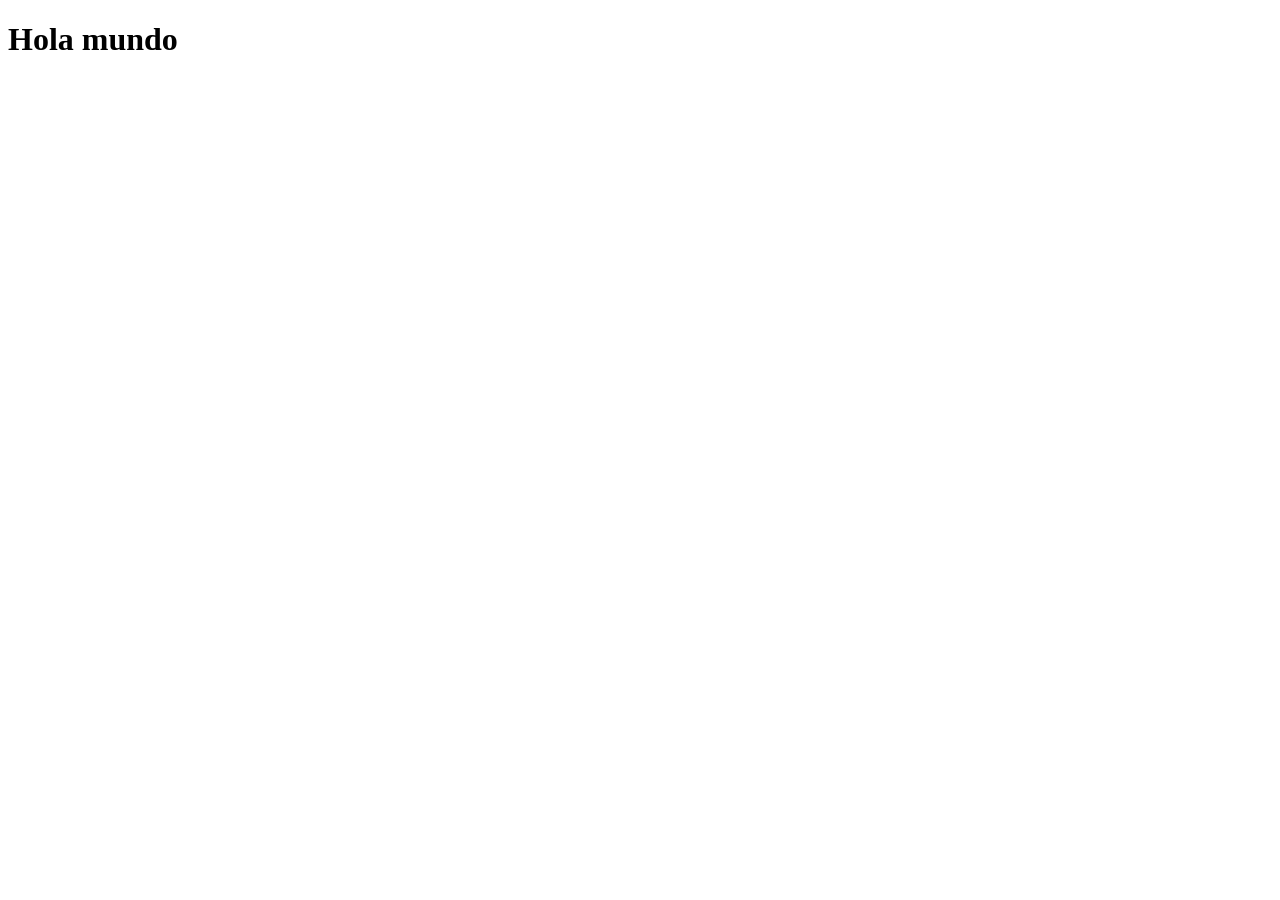
==== index.html @ 4a340322 "Agregar index.html con Hola mundo" ====
<!doctype html>
<html lang="es">
<head>
  <meta charset="UTF-8" />
  <meta name="viewport" content="width=device-width, initial-scale=1.0" />
  <title>Hola Mundo</title>
</head>
<body>
  <h1>Hola mundo</h1>
</body>
</html>
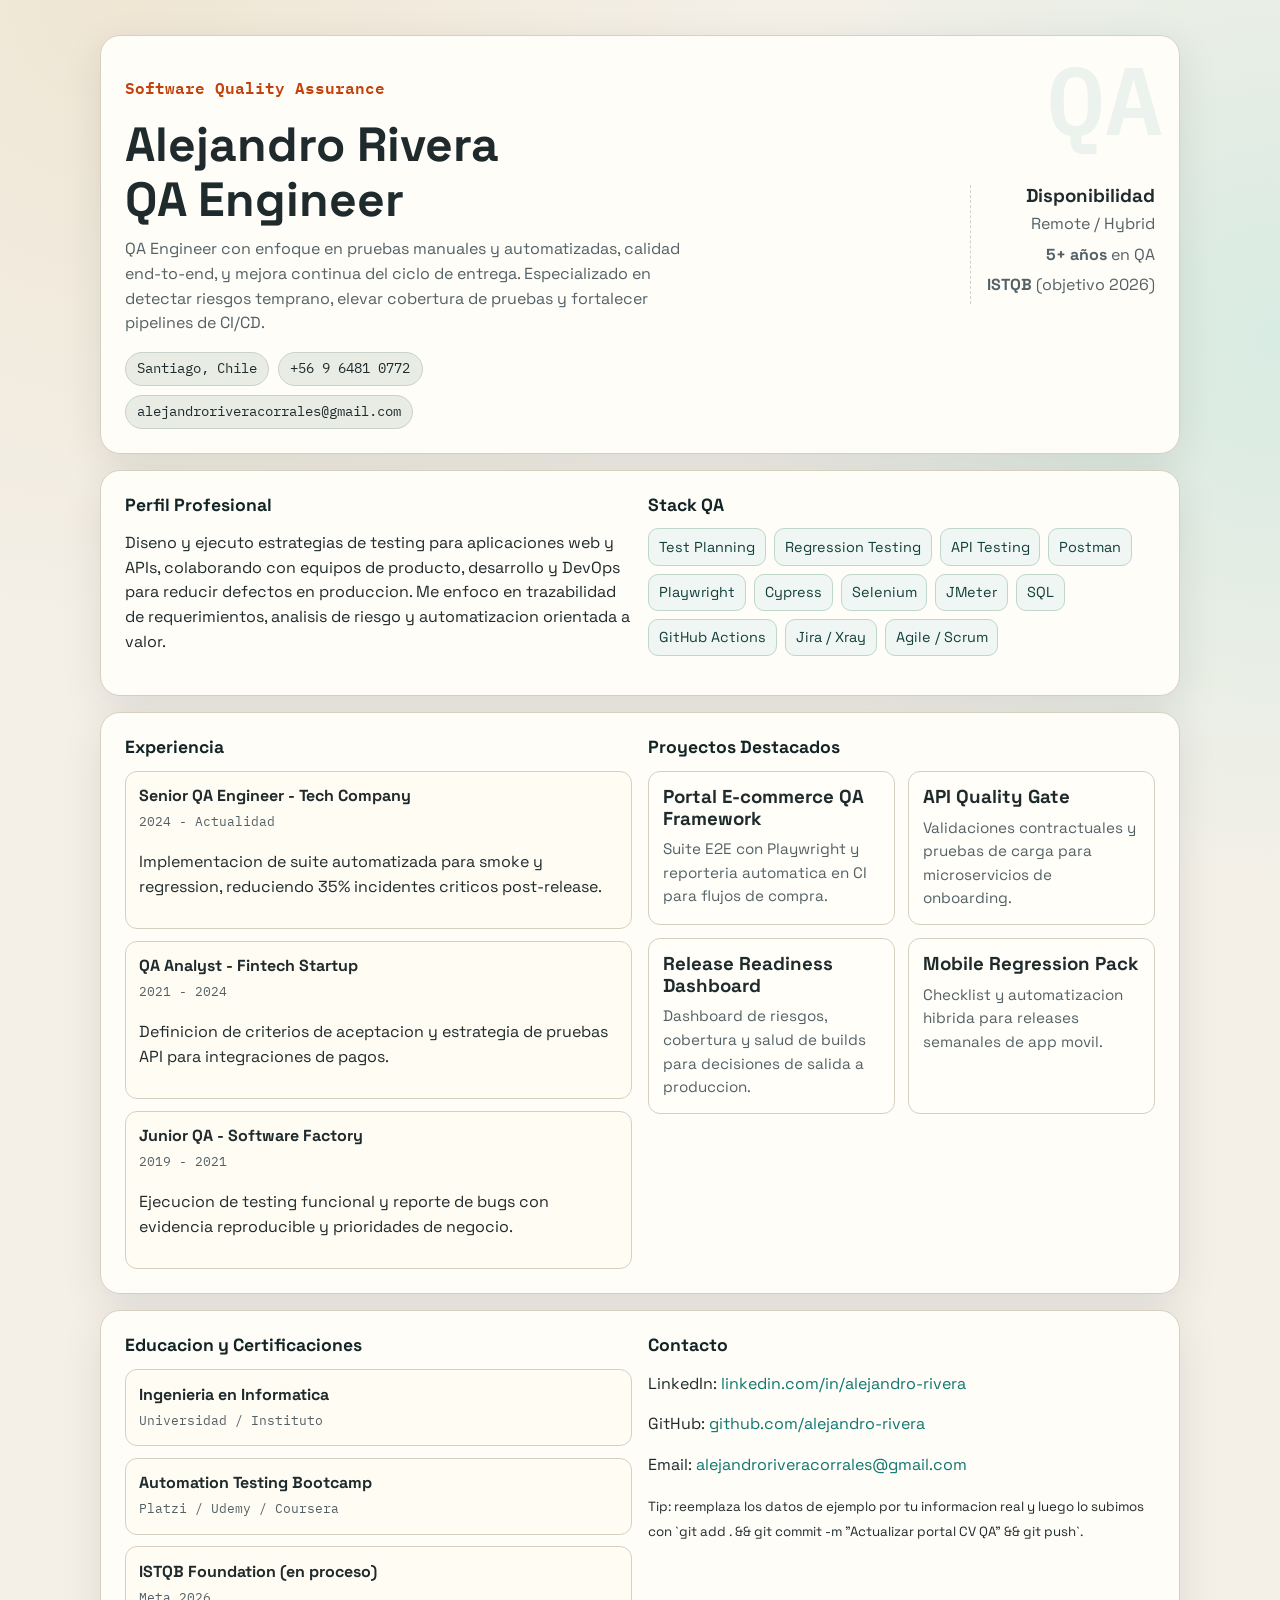
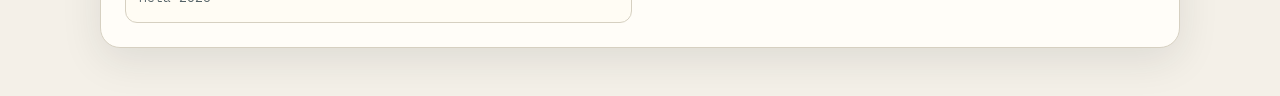
==== commit 0b3de355: "primera version de cv" ====
--- a/index.html
+++ b/index.html
@@ -3,9 +3,366 @@
 <head>
   <meta charset="UTF-8" />
   <meta name="viewport" content="width=device-width, initial-scale=1.0" />
-  <title>Hola Mundo</title>
+  <title>CV - Alejandro Rivera</title>
+  <link rel="preconnect" href="https://fonts.googleapis.com" />
+  <link rel="preconnect" href="https://fonts.gstatic.com" crossorigin />
+  <link href="https://fonts.googleapis.com/css2?family=Space+Grotesk:wght@400;500;700&family=IBM+Plex+Mono:wght@400;600&display=swap" rel="stylesheet" />
+  <style>
+    :root {
+      --bg: #f4f0e8;
+      --surface: #fffdf8;
+      --ink: #1f2a2c;
+      --muted: #536166;
+      --line: #d6d0c1;
+      --brand: #0f766e;
+      --brand-2: #c2410c;
+      --chip: #e8ece5;
+      --shadow: 0 12px 40px rgba(31, 42, 44, 0.1);
+    }
+
+    * {
+      box-sizing: border-box;
+    }
+
+    body {
+      margin: 0;
+      font-family: "Space Grotesk", "Segoe UI", sans-serif;
+      color: var(--ink);
+      background:
+        radial-gradient(circle at 10% 0%, #efe6d4 0%, transparent 32%),
+        radial-gradient(circle at 100% 20%, #d8ebe2 0%, transparent 30%),
+        var(--bg);
+      line-height: 1.55;
+    }
+
+    .page {
+      width: min(1080px, 92vw);
+      margin: 2.2rem auto 3rem;
+      display: grid;
+      gap: 1rem;
+    }
+
+    .card {
+      background: var(--surface);
+      border: 1px solid var(--line);
+      border-radius: 20px;
+      padding: 1.5rem;
+      box-shadow: var(--shadow);
+      opacity: 0;
+      transform: translateY(10px);
+      animation: reveal 0.6s ease forwards;
+    }
+
+    .card:nth-child(2) { animation-delay: 0.1s; }
+    .card:nth-child(3) { animation-delay: 0.18s; }
+    .card:nth-child(4) { animation-delay: 0.26s; }
+    .card:nth-child(5) { animation-delay: 0.34s; }
+
+    .hero {
+      display: grid;
+      grid-template-columns: 1.1fr 0.9fr;
+      gap: 1rem;
+      align-items: center;
+      position: relative;
+      overflow: hidden;
+    }
+
+    .hero::after {
+      content: "QA";
+      position: absolute;
+      right: 1rem;
+      top: -0.8rem;
+      font-family: "IBM Plex Mono", monospace;
+      font-size: clamp(3rem, 11vw, 6rem);
+      color: rgba(15, 118, 110, 0.08);
+      font-weight: 600;
+      pointer-events: none;
+    }
+
+    h1,
+    h2,
+    h3 {
+      margin: 0;
+      line-height: 1.15;
+    }
+
+    h1 {
+      font-size: clamp(1.9rem, 5vw, 3rem);
+    }
+
+    .subtitle {
+      margin-top: 0.6rem;
+      color: var(--muted);
+      max-width: 58ch;
+    }
+
+    .meta {
+      margin-top: 1rem;
+      display: flex;
+      flex-wrap: wrap;
+      gap: 0.55rem;
+      font-family: "IBM Plex Mono", monospace;
+      font-size: 0.86rem;
+    }
+
+    .chip {
+      background: var(--chip);
+      border: 1px solid #c9d2ca;
+      border-radius: 999px;
+      padding: 0.33rem 0.7rem;
+    }
+
+    .status {
+      justify-self: end;
+      text-align: right;
+      border-left: 1px dashed var(--line);
+      padding-left: 1rem;
+    }
+
+    .status p {
+      margin: 0.35rem 0;
+      color: var(--muted);
+    }
+
+    .grid {
+      display: grid;
+      grid-template-columns: repeat(2, minmax(0, 1fr));
+      gap: 1rem;
+    }
+
+    .section-title {
+      margin-bottom: 0.85rem;
+      font-size: 1.1rem;
+      color: #122426;
+    }
+
+    .list {
+      margin: 0;
+      padding: 0;
+      list-style: none;
+      display: grid;
+      gap: 0.7rem;
+    }
+
+    .timeline-item {
+      padding: 0.8rem;
+      border: 1px solid var(--line);
+      border-radius: 12px;
+      background: #fffcf4;
+    }
+
+    .timeline-item strong {
+      display: block;
+    }
+
+    .timeline-item small {
+      color: var(--muted);
+      font-family: "IBM Plex Mono", monospace;
+    }
+
+    .skills {
+      display: flex;
+      flex-wrap: wrap;
+      gap: 0.5rem;
+    }
+
+    .skill {
+      border: 1px solid #bfd6cb;
+      background: #eff6f3;
+      color: #123f39;
+      border-radius: 10px;
+      padding: 0.4rem 0.62rem;
+      font-size: 0.9rem;
+    }
+
+    .projects {
+      display: grid;
+      grid-template-columns: repeat(2, minmax(0, 1fr));
+      gap: 0.8rem;
+    }
+
+    .project {
+      border: 1px solid var(--line);
+      border-radius: 12px;
+      padding: 0.9rem;
+      background: #fffef9;
+    }
+
+    .project p {
+      margin: 0.5rem 0 0;
+      color: var(--muted);
+      font-size: 0.95rem;
+    }
+
+    .contact a {
+      color: var(--brand);
+      text-decoration: none;
+      border-bottom: 1px solid transparent;
+    }
+
+    .contact a:hover {
+      border-color: var(--brand);
+    }
+
+    .accent {
+      color: var(--brand-2);
+      font-family: "IBM Plex Mono", monospace;
+      font-weight: 600;
+    }
+
+    @keyframes reveal {
+      to {
+        opacity: 1;
+        transform: translateY(0);
+      }
+    }
+
+    @media (max-width: 860px) {
+      .hero,
+      .grid,
+      .projects {
+        grid-template-columns: 1fr;
+      }
+
+      .status {
+        justify-self: start;
+        text-align: left;
+        border-left: 0;
+        border-top: 1px dashed var(--line);
+        padding-left: 0;
+        padding-top: 0.8rem;
+      }
+    }
+  </style>
 </head>
 <body>
-  <h1>Hola mundo</h1>
+  <main class="page">
+    <section class="card hero">
+      <div>
+        <p class="accent">Software Quality Assurance</p>
+        <h1>Alejandro Rivera<br />QA Engineer</h1>
+        <p class="subtitle">
+          QA Engineer con enfoque en pruebas manuales y automatizadas, calidad end-to-end,
+          y mejora continua del ciclo de entrega. Especializado en detectar riesgos temprano,
+          elevar cobertura de pruebas y fortalecer pipelines de CI/CD.
+        </p>
+        <div class="meta">
+          <span class="chip">Santiago, Chile</span>
+          <span class="chip">+56 9 6481 0772</span>
+          <span class="chip">alejandroriveracorrales@gmail.com</span>
+        </div>
+      </div>
+      <aside class="status">
+        <h3>Disponibilidad</h3>
+        <p>Remote / Hybrid</p>
+        <p><strong>5+ años</strong> en QA</p>
+        <p><strong>ISTQB</strong> (objetivo 2026)</p>
+      </aside>
+    </section>
+
+    <section class="card grid">
+      <article>
+        <h2 class="section-title">Perfil Profesional</h2>
+        <p>
+          Diseno y ejecuto estrategias de testing para aplicaciones web y APIs,
+          colaborando con equipos de producto, desarrollo y DevOps para reducir defectos en produccion.
+          Me enfoco en trazabilidad de requerimientos, analisis de riesgo y automatizacion orientada a valor.
+        </p>
+      </article>
+      <article>
+        <h2 class="section-title">Stack QA</h2>
+        <div class="skills">
+          <span class="skill">Test Planning</span>
+          <span class="skill">Regression Testing</span>
+          <span class="skill">API Testing</span>
+          <span class="skill">Postman</span>
+          <span class="skill">Playwright</span>
+          <span class="skill">Cypress</span>
+          <span class="skill">Selenium</span>
+          <span class="skill">JMeter</span>
+          <span class="skill">SQL</span>
+          <span class="skill">GitHub Actions</span>
+          <span class="skill">Jira / Xray</span>
+          <span class="skill">Agile / Scrum</span>
+        </div>
+      </article>
+    </section>
+
+    <section class="card grid">
+      <article>
+        <h2 class="section-title">Experiencia</h2>
+        <ul class="list">
+          <li class="timeline-item">
+            <strong>Senior QA Engineer - Tech Company</strong>
+            <small>2024 - Actualidad</small>
+            <p>Implementacion de suite automatizada para smoke y regression, reduciendo 35% incidentes criticos post-release.</p>
+          </li>
+          <li class="timeline-item">
+            <strong>QA Analyst - Fintech Startup</strong>
+            <small>2021 - 2024</small>
+            <p>Definicion de criterios de aceptacion y estrategia de pruebas API para integraciones de pagos.</p>
+          </li>
+          <li class="timeline-item">
+            <strong>Junior QA - Software Factory</strong>
+            <small>2019 - 2021</small>
+            <p>Ejecucion de testing funcional y reporte de bugs con evidencia reproducible y prioridades de negocio.</p>
+          </li>
+        </ul>
+      </article>
+      <article>
+        <h2 class="section-title">Proyectos Destacados</h2>
+        <div class="projects">
+          <div class="project">
+            <h3>Portal E-commerce QA Framework</h3>
+            <p>Suite E2E con Playwright y reporteria automatica en CI para flujos de compra.</p>
+          </div>
+          <div class="project">
+            <h3>API Quality Gate</h3>
+            <p>Validaciones contractuales y pruebas de carga para microservicios de onboarding.</p>
+          </div>
+          <div class="project">
+            <h3>Release Readiness Dashboard</h3>
+            <p>Dashboard de riesgos, cobertura y salud de builds para decisiones de salida a produccion.</p>
+          </div>
+          <div class="project">
+            <h3>Mobile Regression Pack</h3>
+            <p>Checklist y automatizacion hibrida para releases semanales de app movil.</p>
+          </div>
+        </div>
+      </article>
+    </section>
+
+    <section class="card grid">
+      <article>
+        <h2 class="section-title">Educacion y Certificaciones</h2>
+        <ul class="list">
+          <li class="timeline-item">
+            <strong>Ingenieria en Informatica</strong>
+            <small>Universidad / Instituto</small>
+          </li>
+          <li class="timeline-item">
+            <strong>Automation Testing Bootcamp</strong>
+            <small>Platzi / Udemy / Coursera</small>
+          </li>
+          <li class="timeline-item">
+            <strong>ISTQB Foundation (en proceso)</strong>
+            <small>Meta 2026</small>
+          </li>
+        </ul>
+      </article>
+      <article class="contact">
+        <h2 class="section-title">Contacto</h2>
+        <p>LinkedIn: <a href="https://www.linkedin.com" target="_blank" rel="noreferrer">linkedin.com/in/alejandro-rivera</a></p>
+        <p>GitHub: <a href="https://github.com" target="_blank" rel="noreferrer">github.com/alejandro-rivera</a></p>
+        <p>Email: <a href="mailto:alejandroriveracorrales@gmail.com">alejandroriveracorrales@gmail.com</a></p>
+        <p>
+          <small>
+            Tip: reemplaza los datos de ejemplo por tu informacion real y luego lo subimos con
+            `git add . && git commit -m "Actualizar portal CV QA" && git push`.
+          </small>
+        </p>
+      </article>
+    </section>
+  </main>
 </body>
 </html>
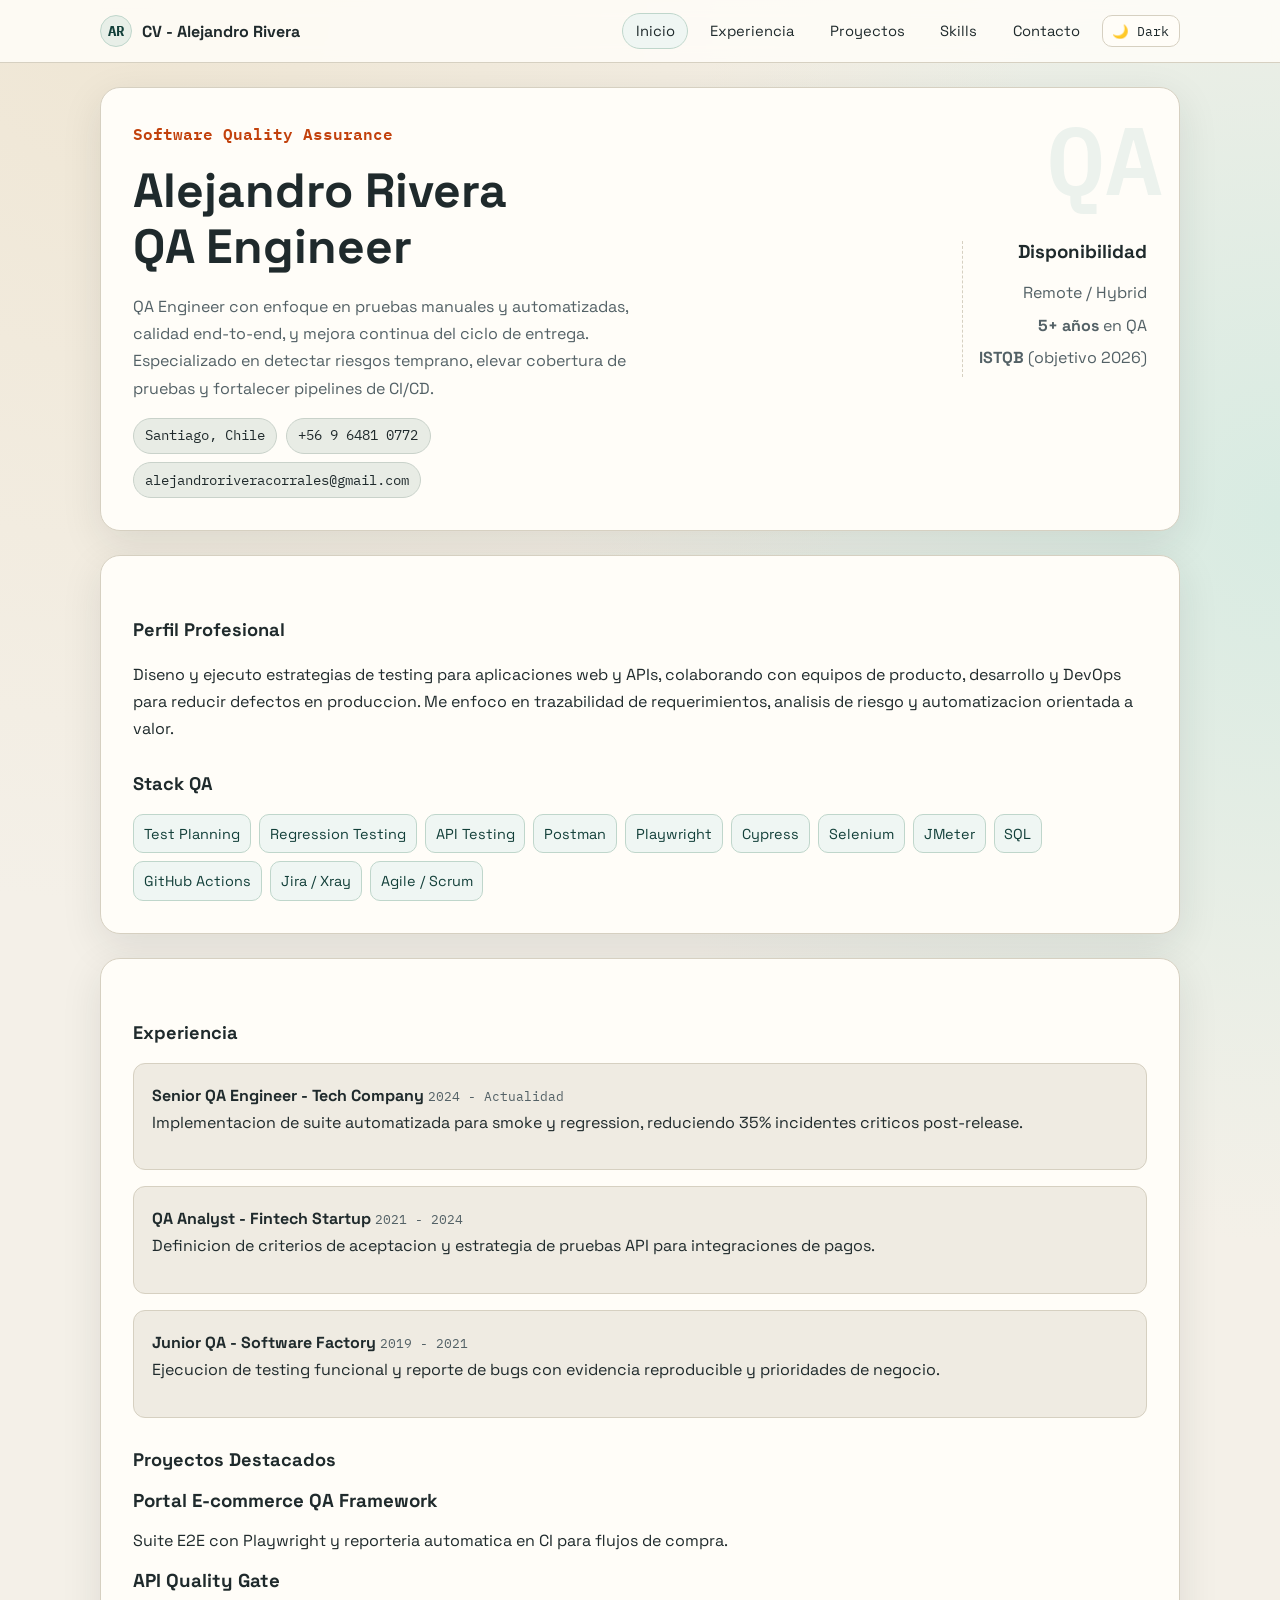
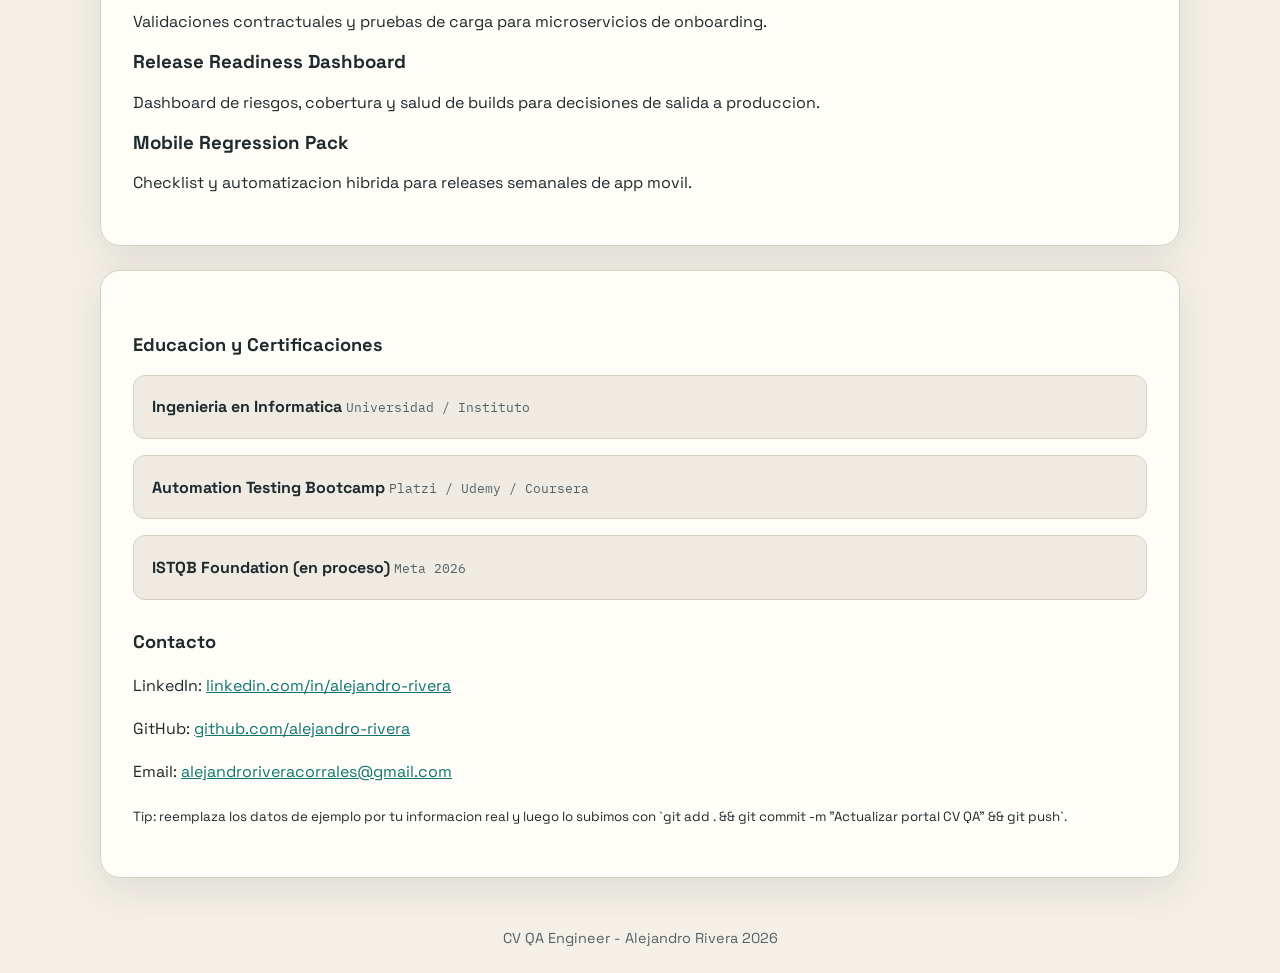
==== commit 86f4b89f: "version 2 del cv" ====
--- a/index.html
+++ b/index.html
@@ -7,236 +7,27 @@
   <link rel="preconnect" href="https://fonts.googleapis.com" />
   <link rel="preconnect" href="https://fonts.gstatic.com" crossorigin />
   <link href="https://fonts.googleapis.com/css2?family=Space+Grotesk:wght@400;500;700&family=IBM+Plex+Mono:wght@400;600&display=swap" rel="stylesheet" />
-  <style>
-    :root {
-      --bg: #f4f0e8;
-      --surface: #fffdf8;
-      --ink: #1f2a2c;
-      --muted: #536166;
-      --line: #d6d0c1;
-      --brand: #0f766e;
-      --brand-2: #c2410c;
-      --chip: #e8ece5;
-      --shadow: 0 12px 40px rgba(31, 42, 44, 0.1);
-    }
-
-    * {
-      box-sizing: border-box;
-    }
-
-    body {
-      margin: 0;
-      font-family: "Space Grotesk", "Segoe UI", sans-serif;
-      color: var(--ink);
-      background:
-        radial-gradient(circle at 10% 0%, #efe6d4 0%, transparent 32%),
-        radial-gradient(circle at 100% 20%, #d8ebe2 0%, transparent 30%),
-        var(--bg);
-      line-height: 1.55;
-    }
-
-    .page {
-      width: min(1080px, 92vw);
-      margin: 2.2rem auto 3rem;
-      display: grid;
-      gap: 1rem;
-    }
-
-    .card {
-      background: var(--surface);
-      border: 1px solid var(--line);
-      border-radius: 20px;
-      padding: 1.5rem;
-      box-shadow: var(--shadow);
-      opacity: 0;
-      transform: translateY(10px);
-      animation: reveal 0.6s ease forwards;
-    }
-
-    .card:nth-child(2) { animation-delay: 0.1s; }
-    .card:nth-child(3) { animation-delay: 0.18s; }
-    .card:nth-child(4) { animation-delay: 0.26s; }
-    .card:nth-child(5) { animation-delay: 0.34s; }
-
-    .hero {
-      display: grid;
-      grid-template-columns: 1.1fr 0.9fr;
-      gap: 1rem;
-      align-items: center;
-      position: relative;
-      overflow: hidden;
-    }
-
-    .hero::after {
-      content: "QA";
-      position: absolute;
-      right: 1rem;
-      top: -0.8rem;
-      font-family: "IBM Plex Mono", monospace;
-      font-size: clamp(3rem, 11vw, 6rem);
-      color: rgba(15, 118, 110, 0.08);
-      font-weight: 600;
-      pointer-events: none;
-    }
-
-    h1,
-    h2,
-    h3 {
-      margin: 0;
-      line-height: 1.15;
-    }
-
-    h1 {
-      font-size: clamp(1.9rem, 5vw, 3rem);
-    }
-
-    .subtitle {
-      margin-top: 0.6rem;
-      color: var(--muted);
-      max-width: 58ch;
-    }
-
-    .meta {
-      margin-top: 1rem;
-      display: flex;
-      flex-wrap: wrap;
-      gap: 0.55rem;
-      font-family: "IBM Plex Mono", monospace;
-      font-size: 0.86rem;
-    }
-
-    .chip {
-      background: var(--chip);
-      border: 1px solid #c9d2ca;
-      border-radius: 999px;
-      padding: 0.33rem 0.7rem;
-    }
-
-    .status {
-      justify-self: end;
-      text-align: right;
-      border-left: 1px dashed var(--line);
-      padding-left: 1rem;
-    }
-
-    .status p {
-      margin: 0.35rem 0;
-      color: var(--muted);
-    }
-
-    .grid {
-      display: grid;
-      grid-template-columns: repeat(2, minmax(0, 1fr));
-      gap: 1rem;
-    }
-
-    .section-title {
-      margin-bottom: 0.85rem;
-      font-size: 1.1rem;
-      color: #122426;
-    }
-
-    .list {
-      margin: 0;
-      padding: 0;
-      list-style: none;
-      display: grid;
-      gap: 0.7rem;
-    }
-
-    .timeline-item {
-      padding: 0.8rem;
-      border: 1px solid var(--line);
-      border-radius: 12px;
-      background: #fffcf4;
-    }
-
-    .timeline-item strong {
-      display: block;
-    }
-
-    .timeline-item small {
-      color: var(--muted);
-      font-family: "IBM Plex Mono", monospace;
-    }
-
-    .skills {
-      display: flex;
-      flex-wrap: wrap;
-      gap: 0.5rem;
-    }
-
-    .skill {
-      border: 1px solid #bfd6cb;
-      background: #eff6f3;
-      color: #123f39;
-      border-radius: 10px;
-      padding: 0.4rem 0.62rem;
-      font-size: 0.9rem;
-    }
-
-    .projects {
-      display: grid;
-      grid-template-columns: repeat(2, minmax(0, 1fr));
-      gap: 0.8rem;
-    }
-
-    .project {
-      border: 1px solid var(--line);
-      border-radius: 12px;
-      padding: 0.9rem;
-      background: #fffef9;
-    }
-
-    .project p {
-      margin: 0.5rem 0 0;
-      color: var(--muted);
-      font-size: 0.95rem;
-    }
-
-    .contact a {
-      color: var(--brand);
-      text-decoration: none;
-      border-bottom: 1px solid transparent;
-    }
-
-    .contact a:hover {
-      border-color: var(--brand);
-    }
-
-    .accent {
-      color: var(--brand-2);
-      font-family: "IBM Plex Mono", monospace;
-      font-weight: 600;
-    }
-
-    @keyframes reveal {
-      to {
-        opacity: 1;
-        transform: translateY(0);
-      }
-    }
-
-    @media (max-width: 860px) {
-      .hero,
-      .grid,
-      .projects {
-        grid-template-columns: 1fr;
-      }
-
-      .status {
-        justify-self: start;
-        text-align: left;
-        border-left: 0;
-        border-top: 1px dashed var(--line);
-        padding-left: 0;
-        padding-top: 0.8rem;
-      }
-    }
-  </style>
+  <link rel="stylesheet" href="assets/css/styles.css" />
 </head>
 <body>
-  <main class="page">
+  <header class="site-header">
+    <div class="container nav-row">
+      <a class="brand" href="index.html"><span class="brand-mark">AR</span> CV - Alejandro Rivera</a>
+      <button class="nav-toggle" type="button">Menu</button>
+      <div style="display: flex; align-items: center;">
+        <nav class="nav-links">
+          <a class="active" href="index.html">Inicio</a>
+          <a href="pages/experiencia.html">Experiencia</a>
+          <a href="pages/proyectos.html">Proyectos</a>
+          <a href="pages/skills.html">Skills</a>
+          <a href="pages/contacto.html">Contacto</a>
+        </nav>
+        <button class="theme-toggle" type="button">🌙 Dark</button>
+      </div>
+    </div>
+  </header>
+
+  <main class="container page">
     <section class="card hero">
       <div>
         <p class="accent">Software Quality Assurance</p>
@@ -364,5 +155,8 @@
       </article>
     </section>
   </main>
+
+  <footer class="site-footer"><p>CV QA Engineer - Alejandro Rivera <span data-year></span></p></footer>
+  <script src="assets/js/app.js"></script>
 </body>
 </html>
--- a/assets/css/styles.css
+++ b/assets/css/styles.css
@@ -0,0 +1,376 @@
+:root {
+  --bg: #f4f0e8;
+  --surface: #fffdf8;
+  --ink: #1f2a2c;
+  --muted: #536166;
+  --line: #d6d0c1;
+  --brand: #0f766e;
+  --brand-2: #c2410c;
+  --chip: #e8ece5;
+  --chip-border: #c9d2ca;
+  --skill-bg: #eff6f3;
+  --skill-text: #123f39;
+  --skill-border: #bfd6cb;
+  --mark-bg: #e8efe8;
+  --mark-border: #bfd6cb;
+  --mark-text: #123f39;
+  --nav-hover-bg: #eff6f3;
+  --nav-hover-border: #bfd6cb;
+  --shadow: 0 12px 40px rgba(31, 42, 44, 0.1);
+}
+
+[data-theme="dark"] {
+  --bg: #0f1419;
+  --surface: #1a202c;
+  --ink: #e8ecf1;
+  --muted: #a8b5c4;
+  --line: #3a4556;
+  --brand: #4dd0d0;
+  --brand-2: #ff9966;
+  --chip: #2d3a4a;
+  --chip-border: #4a5a68;
+  --skill-bg: #1f3a36;
+  --skill-text: #7ce5e1;
+  --skill-border: #3a6663;
+  --mark-bg: #2d3a4a;
+  --mark-border: #4a5a68;
+  --mark-text: #7ce5e1;
+  --nav-hover-bg: #2d3a4a;
+  --nav-hover-border: #4dd0d0;
+  --shadow: 0 12px 40px rgba(0, 0, 0, 0.3);
+}
+
+* {
+  box-sizing: border-box;
+}
+
+html,
+body {
+  margin: 0;
+  padding: 0;
+}
+
+body {
+  font-family: "Space Grotesk", "Segoe UI", sans-serif;
+  color: var(--ink);
+  line-height: 1.7;
+  background:
+    radial-gradient(circle at 10% 0%, #efe6d4 0%, transparent 32%),
+    radial-gradient(circle at 100% 20%, #d8ebe2 0%, transparent 30%),
+    var(--bg);
+}
+
+a {
+  color: var(--brand);
+}
+
+p {
+  margin: 0 0 1rem 0;
+}
+
+.container {
+  width: min(1080px, 92vw);
+  margin: 0 auto;
+}
+
+.site-header {
+  position: sticky;
+  top: 0;
+  backdrop-filter: blur(10px);
+  background: color-mix(in srgb, var(--surface) 85%, transparent);
+  border-bottom: 1px solid var(--line);
+  z-index: 10;
+}
+
+.nav-row {
+  display: flex;
+  align-items: center;
+  justify-content: space-between;
+  gap: 1rem;
+  padding: 0.8rem 0;
+}
+
+.brand {
+  display: inline-flex;
+  align-items: center;
+  gap: 0.6rem;
+  text-decoration: none;
+  color: inherit;
+  font-weight: 700;
+}
+
+.brand-mark {
+  display: grid;
+  place-items: center;
+  width: 2rem;
+  height: 2rem;
+  border-radius: 50%;
+  background: var(--mark-bg);
+  border: 1px solid var(--mark-border);
+  color: var(--mark-text);
+  font-family: "IBM Plex Mono", monospace;
+  font-size: 0.85rem;
+}
+
+.nav-toggle,
+.theme-toggle {
+  border: 1px solid var(--line);
+  background: var(--surface);
+  border-radius: 10px;
+  padding: 0.38rem 0.6rem;
+  font-family: "IBM Plex Mono", monospace;
+  color: var(--ink);
+  cursor: pointer;
+  transition: all 0.2s ease;
+}
+
+.nav-toggle {
+  display: none;
+}
+
+.theme-toggle {
+  display: inline-block;
+  margin-left: 0.5rem;
+}
+
+.theme-toggle:hover {
+  border-color: var(--brand);
+  background: color-mix(in srgb, var(--surface) 70%, var(--brand));
+}
+
+.nav-links {
+  display: flex;
+  align-items: center;
+  flex-wrap: wrap;
+  gap: 0.5rem;
+}
+
+.nav-links a {
+  text-decoration: none;
+  color: var(--ink);
+  border: 1px solid transparent;
+  border-radius: 999px;
+  padding: 0.3rem 0.8rem;
+  font-size: 0.92rem;
+}
+
+.nav-links a:hover,
+.nav-links a.active {
+  border-color: var(--nav-hover-border);
+  background: var(--nav-hover-bg);
+}
+
+.page {
+  padding: 1.5rem 0 3rem;
+  display: grid;
+  gap: 1.5rem;
+}
+
+.card {
+  background: var(--surface);
+  border: 1px solid var(--line);
+  border-radius: 20px;
+  padding: 2rem;
+  box-shadow: var(--shadow);
+  opacity: 0;
+  transform: translateY(10px);
+  animation: reveal 0.5s ease forwards;
+}
+
+.card:nth-child(2) {
+  animation-delay: 0.08s;
+}
+
+.card:nth-child(3) {
+  animation-delay: 0.16s;
+}
+
+.card:nth-child(4) {
+  animation-delay: 0.24s;
+}
+
+.hero {
+  display: grid;
+  grid-template-columns: 1.1fr 0.9fr;
+  gap: 1rem;
+  position: relative;
+  overflow: hidden;
+}
+
+.hero::after {
+  content: "QA";
+  position: absolute;
+  right: 1rem;
+  top: -0.8rem;
+  font-family: "IBM Plex Mono", monospace;
+  font-size: clamp(3rem, 11vw, 6rem);
+  color: rgba(15, 118, 110, 0.08);
+  font-weight: 600;
+  pointer-events: none;
+}
+
+h1,
+h2,
+h3,
+h4 {
+  margin: 0 0 1rem 0;
+  line-height: 1.15;
+}
+
+h1 {
+  font-size: clamp(1.9rem, 5vw, 3rem);
+  margin-bottom: 1.2rem;
+}
+
+.section-title {
+  margin-top: 2rem;
+  margin-bottom: 1.2rem;
+  font-size: 1.14rem;
+}
+
+.subtitle {
+  margin-top: 0.7rem;
+  color: var(--muted);
+  max-width: 62ch;
+}
+
+.accent {
+  color: var(--brand-2);
+  font-family: "IBM Plex Mono", monospace;
+  font-weight: 600;
+}
+
+.meta {
+  margin-top: 1rem;
+  display: flex;
+  flex-wrap: wrap;
+  gap: 0.55rem;
+  font-family: "IBM Plex Mono", monospace;
+  font-size: 0.86rem;
+}
+
+.chip {
+  background: var(--chip);
+  border: 1px solid var(--chip-border);
+  border-radius: 999px;
+  padding: 0.33rem 0.7rem;
+}
+
+.status {
+  align-self: center;
+  justify-self: end;
+  text-align: right;
+  border-left: 1px dashed var(--line);
+  padding-left: 1rem;
+}
+
+.status p {
+  margin: 0.35rem 0;
+  color: var(--muted);
+}
+
+.grid-2 {
+  display: grid;
+  grid-template-columns: repeat(2, minmax(0, 1fr));
+  gap: 1.5rem;
+}
+
+.grid-3 {
+  display: grid;
+  grid-template-columns: repeat(3, minmax(0, 1fr));
+  gap: 1.2rem;
+}
+
+.list {
+  list-style: none;
+  margin: 0;
+  padding: 0;
+  display: grid;
+  gap: 1rem;
+}
+
+.timeline-item,
+.panel {
+  border: 1px solid var(--line);
+  border-radius: 12px;
+  padding: 1.1rem;
+  background: color-mix(in srgb, var(--surface) 60%, var(--line));
+}
+
+.timeline-item small,
+.panel small,
+.mono {
+  color: var(--muted);
+  font-family: "IBM Plex Mono", monospace;
+}
+
+.skills {
+  display: flex;
+  flex-wrap: wrap;
+  gap: 0.5rem;
+}
+
+.skill {
+  border: 1px solid var(--skill-border);
+  background: var(--skill-bg);
+  color: var(--skill-text);
+  border-radius: 10px;
+  padding: 0.4rem 0.62rem;
+  font-size: 0.9rem;
+}
+
+.site-footer {
+  margin: 0 auto 1.4rem;
+  width: min(1080px, 92vw);
+  color: var(--muted);
+  font-size: 0.9rem;
+}
+
+.site-footer p {
+  margin: 0;
+  text-align: center;
+}
+
+@keyframes reveal {
+  to {
+    opacity: 1;
+    transform: translateY(0);
+  }
+}
+
+@media (max-width: 900px) {
+  .hero,
+  .grid-2,
+  .grid-3 {
+    grid-template-columns: 1fr;
+  }
+
+  .status {
+    justify-self: start;
+    text-align: left;
+    border-left: 0;
+    border-top: 1px dashed var(--line);
+    padding-left: 0;
+    padding-top: 0.8rem;
+  }
+}
+
+@media (max-width: 760px) {
+  .nav-toggle {
+    display: inline-block;
+  }
+
+  .nav-links {
+    display: none;
+    width: 100%;
+    padding-top: 0.5rem;
+  }
+
+  .nav-links.open {
+    display: flex;
+  }
+
+  .nav-row {
+    flex-wrap: wrap;
+  }
+}
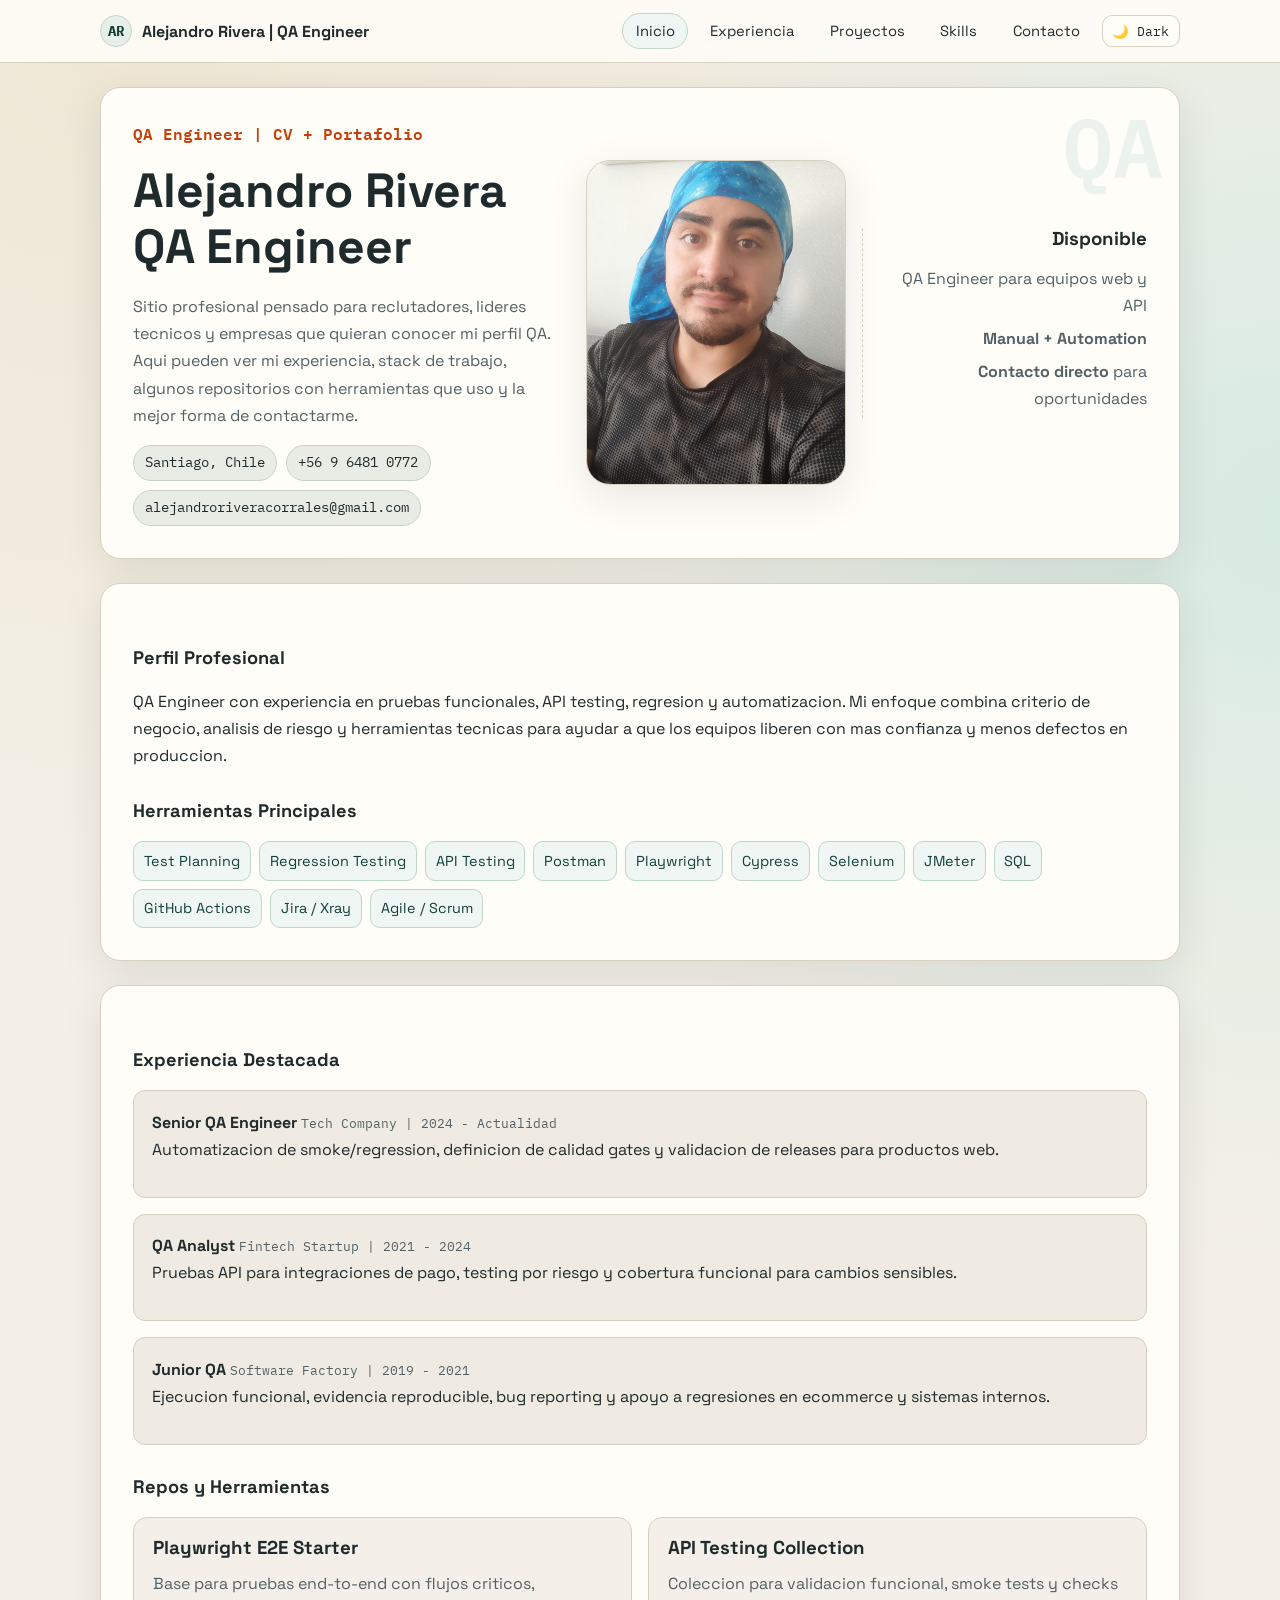
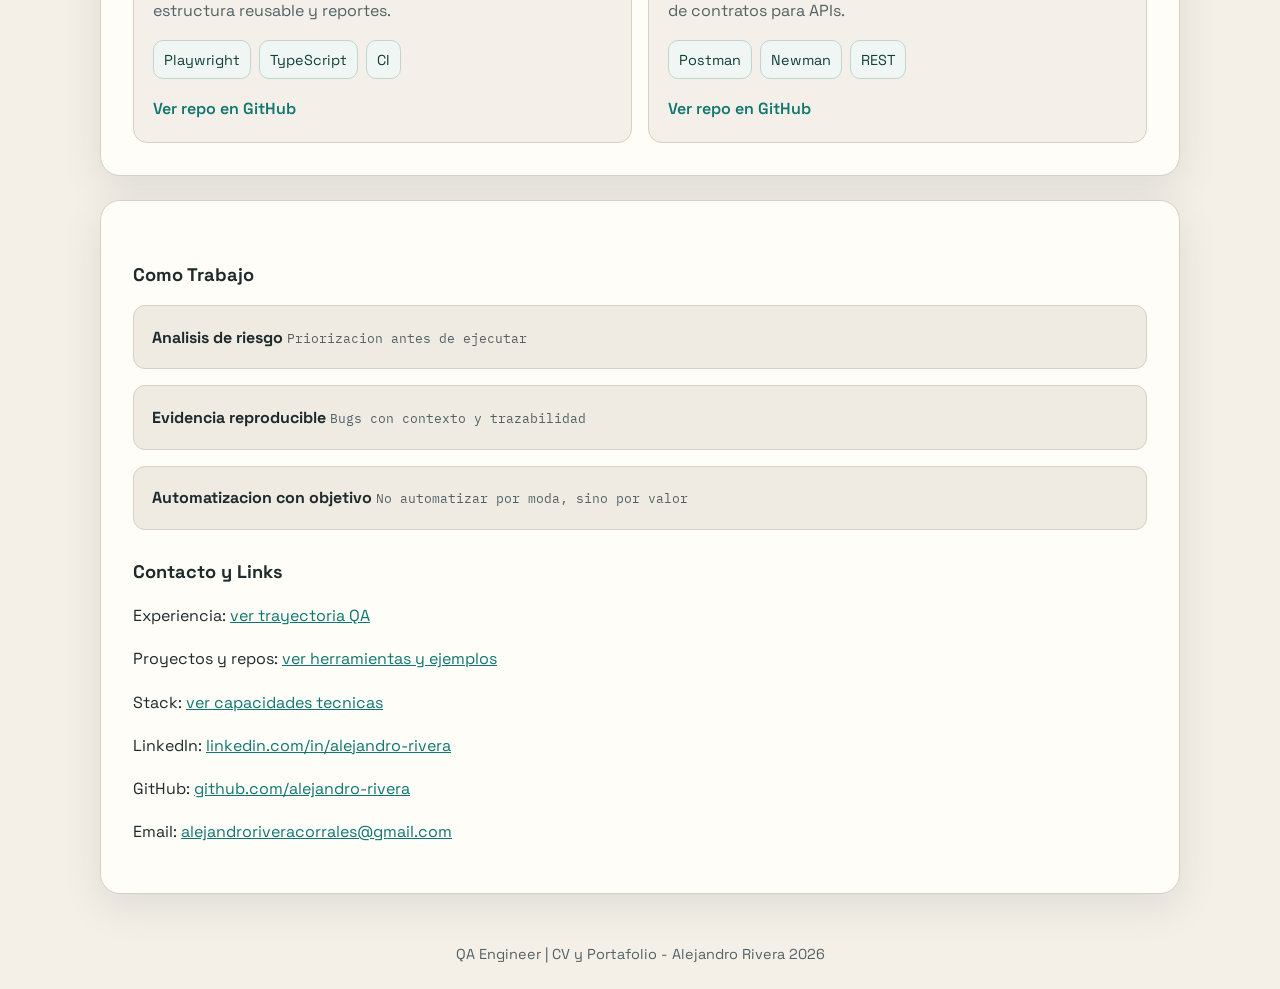
==== commit d81f2836: "version 3 del cv" ====
--- a/index.html
+++ b/index.html
@@ -3,7 +3,7 @@
 <head>
   <meta charset="UTF-8" />
   <meta name="viewport" content="width=device-width, initial-scale=1.0" />
-  <title>CV - Alejandro Rivera</title>
+  <title>QA Engineer | CV y Portafolio - Alejandro Rivera</title>
   <link rel="preconnect" href="https://fonts.googleapis.com" />
   <link rel="preconnect" href="https://fonts.gstatic.com" crossorigin />
   <link href="https://fonts.googleapis.com/css2?family=Space+Grotesk:wght@400;500;700&family=IBM+Plex+Mono:wght@400;600&display=swap" rel="stylesheet" />
@@ -12,7 +12,7 @@
 <body>
   <header class="site-header">
     <div class="container nav-row">
-      <a class="brand" href="index.html"><span class="brand-mark">AR</span> CV - Alejandro Rivera</a>
+      <a class="brand" href="index.html"><span class="brand-mark">AR</span> Alejandro Rivera | QA Engineer</a>
       <button class="nav-toggle" type="button">Menu</button>
       <div style="display: flex; align-items: center;">
         <nav class="nav-links">
@@ -30,12 +30,12 @@
   <main class="container page">
     <section class="card hero">
       <div>
-        <p class="accent">Software Quality Assurance</p>
+        <p class="accent">QA Engineer | CV + Portafolio</p>
         <h1>Alejandro Rivera<br />QA Engineer</h1>
         <p class="subtitle">
-          QA Engineer con enfoque en pruebas manuales y automatizadas, calidad end-to-end,
-          y mejora continua del ciclo de entrega. Especializado en detectar riesgos temprano,
-          elevar cobertura de pruebas y fortalecer pipelines de CI/CD.
+          Sitio profesional pensado para reclutadores, lideres tecnicos y empresas que quieran conocer
+          mi perfil QA. Aqui pueden ver mi experiencia, stack de trabajo, algunos repositorios con
+          herramientas que uso y la mejor forma de contactarme.
         </p>
         <div class="meta">
           <span class="chip">Santiago, Chile</span>
@@ -43,11 +43,14 @@
           <span class="chip">alejandroriveracorrales@gmail.com</span>
         </div>
       </div>
+      <figure class="hero-photo">
+        <img src="assets/img/perfil.jpeg" alt="Foto de Alejandro Rivera" />
+      </figure>
       <aside class="status">
-        <h3>Disponibilidad</h3>
-        <p>Remote / Hybrid</p>
-        <p><strong>5+ años</strong> en QA</p>
-        <p><strong>ISTQB</strong> (objetivo 2026)</p>
+        <h3>Disponible</h3>
+        <p>QA Engineer para equipos web y API</p>
+        <p><strong>Manual + Automation</strong></p>
+        <p><strong>Contacto directo</strong> para oportunidades</p>
       </aside>
     </section>
 
@@ -55,13 +58,13 @@
       <article>
         <h2 class="section-title">Perfil Profesional</h2>
         <p>
-          Diseno y ejecuto estrategias de testing para aplicaciones web y APIs,
-          colaborando con equipos de producto, desarrollo y DevOps para reducir defectos en produccion.
-          Me enfoco en trazabilidad de requerimientos, analisis de riesgo y automatizacion orientada a valor.
+          QA Engineer con experiencia en pruebas funcionales, API testing, regresion y automatizacion.
+          Mi enfoque combina criterio de negocio, analisis de riesgo y herramientas tecnicas para ayudar
+          a que los equipos liberen con mas confianza y menos defectos en produccion.
         </p>
       </article>
       <article>
-        <h2 class="section-title">Stack QA</h2>
+        <h2 class="section-title">Herramientas Principales</h2>
         <div class="skills">
           <span class="skill">Test Planning</span>
           <span class="skill">Regression Testing</span>
@@ -81,82 +84,83 @@
 
     <section class="card grid">
       <article>
-        <h2 class="section-title">Experiencia</h2>
+        <h2 class="section-title">Experiencia Destacada</h2>
         <ul class="list">
           <li class="timeline-item">
-            <strong>Senior QA Engineer - Tech Company</strong>
-            <small>2024 - Actualidad</small>
-            <p>Implementacion de suite automatizada para smoke y regression, reduciendo 35% incidentes criticos post-release.</p>
+            <strong>Senior QA Engineer</strong>
+            <small>Tech Company | 2024 - Actualidad</small>
+            <p>Automatizacion de smoke/regression, definicion de calidad gates y validacion de releases para productos web.</p>
           </li>
           <li class="timeline-item">
-            <strong>QA Analyst - Fintech Startup</strong>
-            <small>2021 - 2024</small>
-            <p>Definicion de criterios de aceptacion y estrategia de pruebas API para integraciones de pagos.</p>
+            <strong>QA Analyst</strong>
+            <small>Fintech Startup | 2021 - 2024</small>
+            <p>Pruebas API para integraciones de pago, testing por riesgo y cobertura funcional para cambios sensibles.</p>
           </li>
           <li class="timeline-item">
-            <strong>Junior QA - Software Factory</strong>
-            <small>2019 - 2021</small>
-            <p>Ejecucion de testing funcional y reporte de bugs con evidencia reproducible y prioridades de negocio.</p>
+            <strong>Junior QA</strong>
+            <small>Software Factory | 2019 - 2021</small>
+            <p>Ejecucion funcional, evidencia reproducible, bug reporting y apoyo a regresiones en ecommerce y sistemas internos.</p>
           </li>
         </ul>
       </article>
       <article>
-        <h2 class="section-title">Proyectos Destacados</h2>
-        <div class="projects">
-          <div class="project">
-            <h3>Portal E-commerce QA Framework</h3>
-            <p>Suite E2E con Playwright y reporteria automatica en CI para flujos de compra.</p>
-          </div>
-          <div class="project">
-            <h3>API Quality Gate</h3>
-            <p>Validaciones contractuales y pruebas de carga para microservicios de onboarding.</p>
-          </div>
-          <div class="project">
-            <h3>Release Readiness Dashboard</h3>
-            <p>Dashboard de riesgos, cobertura y salud de builds para decisiones de salida a produccion.</p>
-          </div>
-          <div class="project">
-            <h3>Mobile Regression Pack</h3>
-            <p>Checklist y automatizacion hibrida para releases semanales de app movil.</p>
-          </div>
+        <h2 class="section-title">Repos y Herramientas</h2>
+        <div class="repo-grid">
+          <article class="repo-card">
+            <h3>Playwright E2E Starter</h3>
+            <p>Base para pruebas end-to-end con flujos criticos, estructura reusable y reportes.</p>
+            <div class="repo-meta">
+              <span class="skill">Playwright</span>
+              <span class="skill">TypeScript</span>
+              <span class="skill">CI</span>
+            </div>
+            <a class="repo-link" href="https://github.com/alejandro-rivera" target="_blank" rel="noreferrer">Ver repo en GitHub</a>
+          </article>
+          <article class="repo-card">
+            <h3>API Testing Collection</h3>
+            <p>Coleccion para validacion funcional, smoke tests y checks de contratos para APIs.</p>
+            <div class="repo-meta">
+              <span class="skill">Postman</span>
+              <span class="skill">Newman</span>
+              <span class="skill">REST</span>
+            </div>
+            <a class="repo-link" href="https://github.com/alejandro-rivera" target="_blank" rel="noreferrer">Ver repo en GitHub</a>
+          </article>
         </div>
       </article>
     </section>
 
     <section class="card grid">
       <article>
-        <h2 class="section-title">Educacion y Certificaciones</h2>
+        <h2 class="section-title">Como Trabajo</h2>
         <ul class="list">
           <li class="timeline-item">
-            <strong>Ingenieria en Informatica</strong>
-            <small>Universidad / Instituto</small>
+            <strong>Analisis de riesgo</strong>
+            <small>Priorizacion antes de ejecutar</small>
           </li>
           <li class="timeline-item">
-            <strong>Automation Testing Bootcamp</strong>
-            <small>Platzi / Udemy / Coursera</small>
+            <strong>Evidencia reproducible</strong>
+            <small>Bugs con contexto y trazabilidad</small>
           </li>
           <li class="timeline-item">
-            <strong>ISTQB Foundation (en proceso)</strong>
-            <small>Meta 2026</small>
+            <strong>Automatizacion con objetivo</strong>
+            <small>No automatizar por moda, sino por valor</small>
           </li>
         </ul>
       </article>
       <article class="contact">
-        <h2 class="section-title">Contacto</h2>
+        <h2 class="section-title">Contacto y Links</h2>
+        <p>Experiencia: <a href="pages/experiencia.html">ver trayectoria QA</a></p>
+        <p>Proyectos y repos: <a href="pages/proyectos.html">ver herramientas y ejemplos</a></p>
+        <p>Stack: <a href="pages/skills.html">ver capacidades tecnicas</a></p>
         <p>LinkedIn: <a href="https://www.linkedin.com" target="_blank" rel="noreferrer">linkedin.com/in/alejandro-rivera</a></p>
         <p>GitHub: <a href="https://github.com" target="_blank" rel="noreferrer">github.com/alejandro-rivera</a></p>
         <p>Email: <a href="mailto:alejandroriveracorrales@gmail.com">alejandroriveracorrales@gmail.com</a></p>
-        <p>
-          <small>
-            Tip: reemplaza los datos de ejemplo por tu informacion real y luego lo subimos con
-            `git add . && git commit -m "Actualizar portal CV QA" && git push`.
-          </small>
-        </p>
       </article>
     </section>
   </main>
 
-  <footer class="site-footer"><p>CV QA Engineer - Alejandro Rivera <span data-year></span></p></footer>
+  <footer class="site-footer"><p>QA Engineer | CV y Portafolio - Alejandro Rivera <span data-year></span></p></footer>
   <script src="assets/js/app.js"></script>
 </body>
 </html>
--- a/assets/css/styles.css
+++ b/assets/css/styles.css
@@ -191,10 +191,31 @@
 
 .hero {
   display: grid;
-  grid-template-columns: 1.1fr 0.9fr;
+  grid-template-columns: minmax(0, 1.15fr) 260px minmax(220px, 0.75fr);
   gap: 1rem;
   position: relative;
   overflow: hidden;
+}
+
+.hero-photo {
+  margin: 0;
+  align-self: center;
+  justify-self: center;
+  width: min(100%, 260px);
+  aspect-ratio: 4 / 5;
+  border-radius: 24px;
+  overflow: hidden;
+  border: 1px solid var(--line);
+  background: color-mix(in srgb, var(--surface) 70%, var(--line));
+  box-shadow: var(--shadow);
+}
+
+.hero-photo img {
+  display: block;
+  width: 100%;
+  height: 100%;
+  object-fit: cover;
+  object-position: center;
 }
 
 .hero::after {
@@ -203,7 +224,7 @@
   right: 1rem;
   top: -0.8rem;
   font-family: "IBM Plex Mono", monospace;
-  font-size: clamp(3rem, 11vw, 6rem);
+  font-size: clamp(3rem, 9vw, 5.2rem);
   color: rgba(15, 118, 110, 0.08);
   font-weight: 600;
   pointer-events: none;
@@ -308,6 +329,42 @@
   display: flex;
   flex-wrap: wrap;
   gap: 0.5rem;
+}
+
+.repo-grid {
+  display: grid;
+  grid-template-columns: repeat(2, minmax(0, 1fr));
+  gap: 1rem;
+}
+
+.repo-card {
+  border: 1px solid var(--line);
+  border-radius: 14px;
+  padding: 1.2rem;
+  background: color-mix(in srgb, var(--surface) 72%, var(--line));
+}
+
+.repo-card h3 {
+  margin-bottom: 0.7rem;
+}
+
+.repo-card p {
+  color: var(--muted);
+}
+
+.repo-meta {
+  display: flex;
+  flex-wrap: wrap;
+  gap: 0.5rem;
+  margin: 0.8rem 0 1rem;
+}
+
+.repo-link {
+  display: inline-flex;
+  align-items: center;
+  gap: 0.35rem;
+  font-weight: 600;
+  text-decoration: none;
 }
 
 .skill {
@@ -341,8 +398,18 @@
 @media (max-width: 900px) {
   .hero,
   .grid-2,
-  .grid-3 {
+  .grid-3,
+  .repo-grid {
     grid-template-columns: 1fr;
+  }
+
+  .hero-photo {
+    width: min(100%, 320px);
+    order: -1;
+  }
+
+  .hero::after {
+    display: none;
   }
 
   .status {
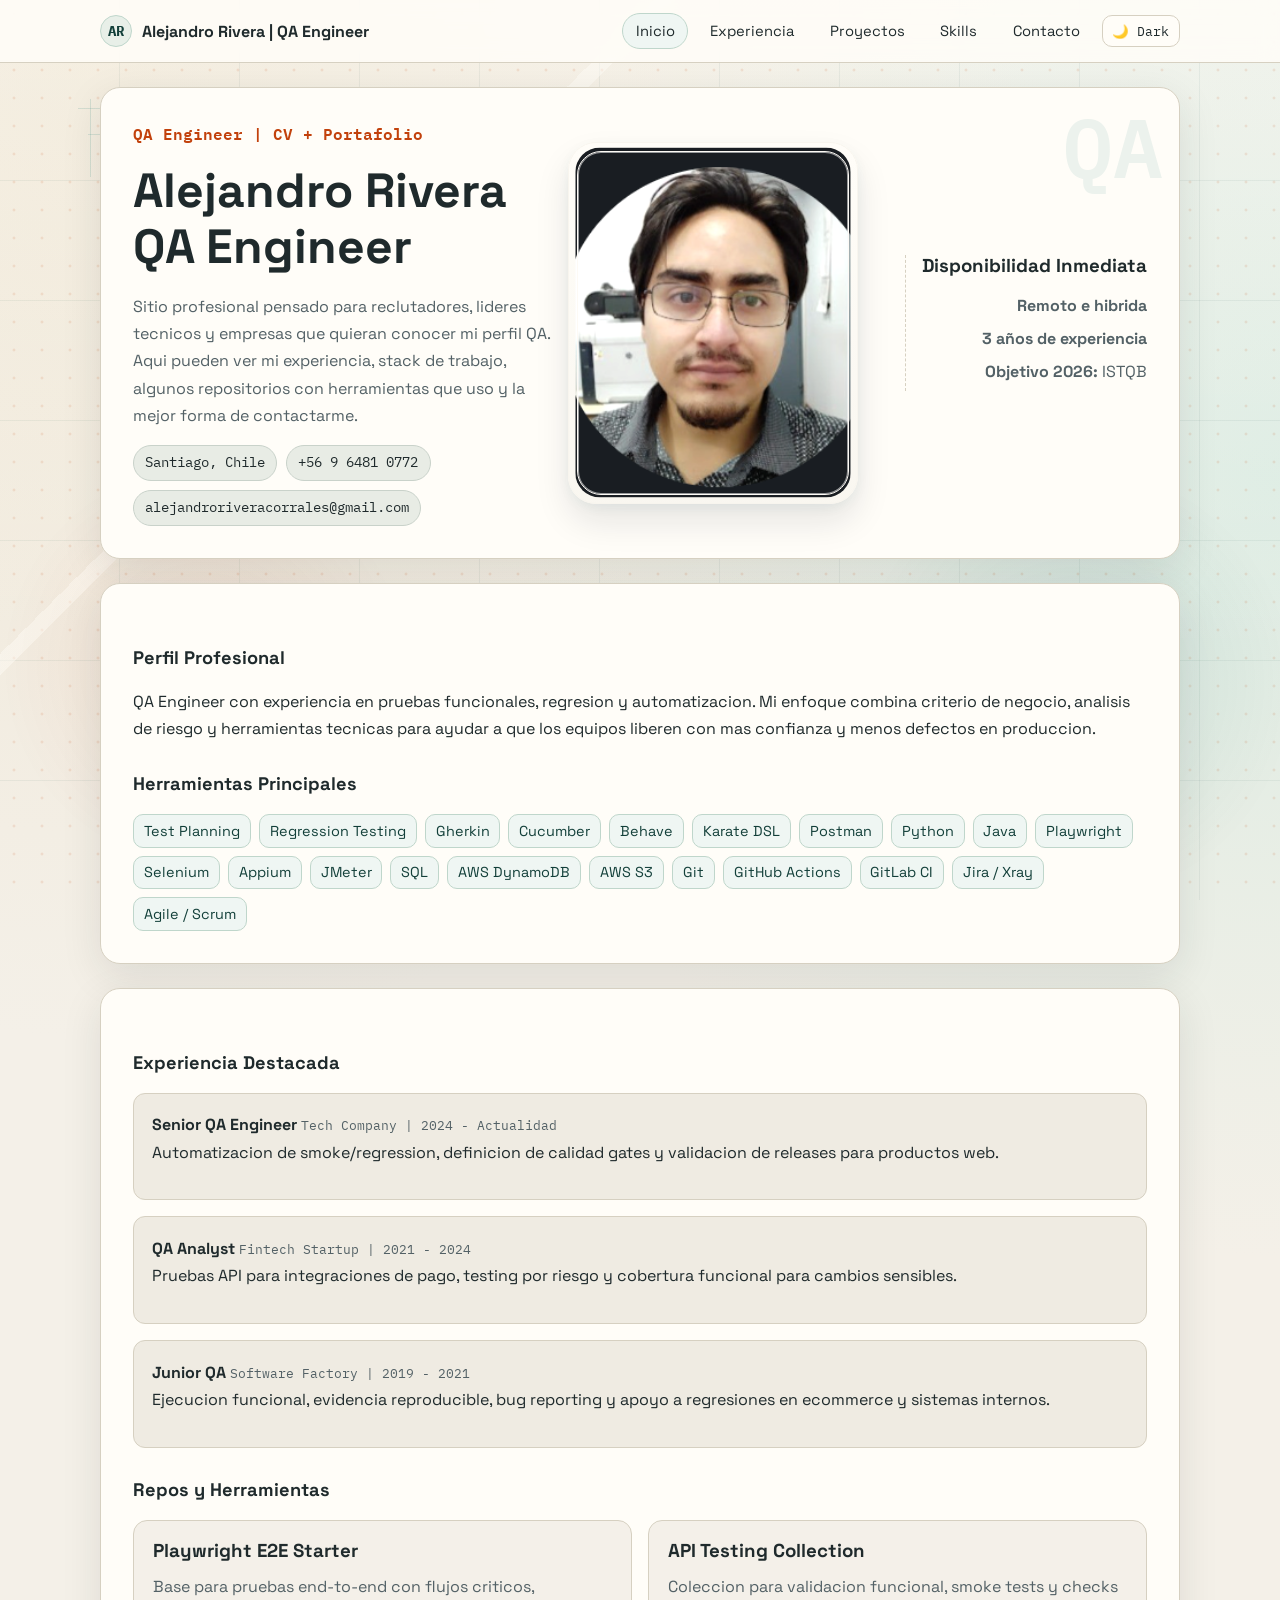
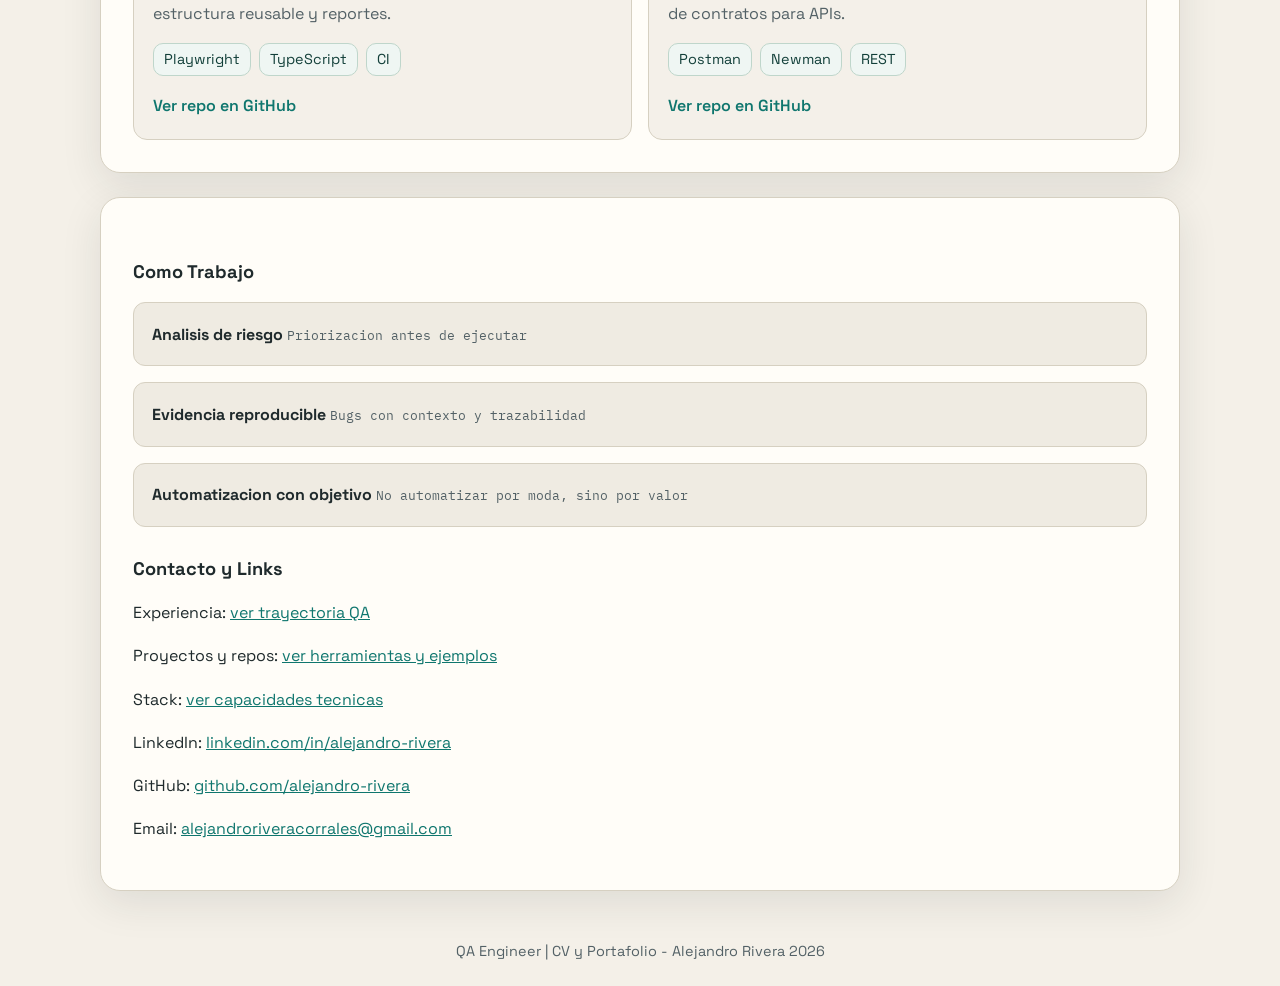
==== commit cec5c844: "actualizacion 15/03" ====
--- a/index.html
+++ b/index.html
@@ -7,7 +7,7 @@
   <link rel="preconnect" href="https://fonts.googleapis.com" />
   <link rel="preconnect" href="https://fonts.gstatic.com" crossorigin />
   <link href="https://fonts.googleapis.com/css2?family=Space+Grotesk:wght@400;500;700&family=IBM+Plex+Mono:wght@400;600&display=swap" rel="stylesheet" />
-  <link rel="stylesheet" href="assets/css/styles.css" />
+  <link rel="stylesheet" href="assets/css/styles.css?v=5" />
 </head>
 <body>
   <header class="site-header">
@@ -44,13 +44,13 @@
         </div>
       </div>
       <figure class="hero-photo">
-        <img src="assets/img/perfil.jpeg" alt="Foto de Alejandro Rivera" />
+        <img src="assets/img/image.png" alt="Foto de Alejandro Rivera" width="260" height="325" />
       </figure>
       <aside class="status">
-        <h3>Disponible</h3>
-        <p>QA Engineer para equipos web y API</p>
-        <p><strong>Manual + Automation</strong></p>
-        <p><strong>Contacto directo</strong> para oportunidades</p>
+        <h3>Disponibilidad Inmediata</h3>
+        <p><strong>Remoto e hibrida</strong></p>
+        <p><strong>3 años de experiencia</strong></p>
+        <p><strong>Objetivo 2026:</strong> ISTQB</p>
       </aside>
     </section>
 
@@ -58,7 +58,7 @@
       <article>
         <h2 class="section-title">Perfil Profesional</h2>
         <p>
-          QA Engineer con experiencia en pruebas funcionales, API testing, regresion y automatizacion.
+          QA Engineer con experiencia en pruebas funcionales, regresion y automatizacion.
           Mi enfoque combina criterio de negocio, analisis de riesgo y herramientas tecnicas para ayudar
           a que los equipos liberen con mas confianza y menos defectos en produccion.
         </p>
@@ -66,18 +66,27 @@
       <article>
         <h2 class="section-title">Herramientas Principales</h2>
         <div class="skills">
-          <span class="skill">Test Planning</span>
-          <span class="skill">Regression Testing</span>
-          <span class="skill">API Testing</span>
-          <span class="skill">Postman</span>
-          <span class="skill">Playwright</span>
-          <span class="skill">Cypress</span>
-          <span class="skill">Selenium</span>
-          <span class="skill">JMeter</span>
-          <span class="skill">SQL</span>
-          <span class="skill">GitHub Actions</span>
-          <span class="skill">Jira / Xray</span>
-          <span class="skill">Agile / Scrum</span>
+          <button class="skill" type="button" data-tooltip="Defino alcance, riesgos, escenarios criticos y criterios de salida para organizar la estrategia de pruebas de cada entrega.">Test Planning</button>
+          <button class="skill" type="button" data-tooltip="Lo uso para validar que los cambios no rompan flujos ya estables y priorizar regresiones segun el impacto del release.">Regression Testing</button>
+          <button class="skill" type="button" data-tooltip="Lo uso para escribir escenarios BDD claros y legibles, alineando criterios de aceptacion entre negocio, QA y desarrollo.">Gherkin</button>
+          <button class="skill" type="button" data-tooltip="Lo uso para implementar escenarios BDD ejecutables y mantener suites funcionales legibles para negocio y QA.">Cucumber</button>
+          <button class="skill" type="button" data-tooltip="Lo he usado junto con Python para automatizar escenarios BDD, conectando lenguaje Gherkin con pasos reutilizables.">Behave</button>
+          <button class="skill" type="button" data-tooltip="Lo he usado para automatizar pruebas de API con una sintaxis declarativa, validaciones compactas y buena mantenibilidad.">Karate DSL</button>
+          <button class="skill" type="button" data-tooltip="Lo uso para diseñar, ejecutar y documentar pruebas de API, validando status codes, payloads y comportamientos esperados.">Postman</button>
+          <button class="skill" type="button" data-tooltip="Lo uso para construir automatizaciones QA, utilidades de soporte y flujos BDD con foco en mantenibilidad y claridad.">Python</button>
+          <button class="skill" type="button" data-tooltip="Lo he utilizado para trabajar con herramientas y frameworks de automatizacion orientados a pruebas API y backend.">Java</button>
+          <button class="skill" type="button" data-tooltip="Lo he usado para pruebas automatizadas web usando Python y Behave para BDD, validando flujos end-to-end en navegadores modernos.">Playwright</button>
+          <button class="skill" type="button" data-tooltip="He automatizado y mantenido codigo de pruebas automatizadas con Selenium en proyectos legacy, cuidando estabilidad y continuidad de la suite.">Selenium</button>
+          <button class="skill" type="button" data-tooltip="Lo uso para automatizar pruebas moviles sobre Android y iOS, validando flujos funcionales en aplicaciones nativas e hibridas.">Appium</button>
+          <button class="skill" type="button" data-tooltip="Lo he usado para pruebas de rendimiento y carga, analizando tiempos de respuesta y comportamiento bajo concurrencia.">JMeter</button>
+          <button class="skill" type="button" data-tooltip="Lo uso para consultar, validar y contrastar datos en base de datos durante pruebas funcionales, de integracion y de consistencia.">SQL</button>
+          <button class="skill" type="button" data-tooltip="Lo uso para validar datos y flujos apoyados en DynamoDB cuando las pruebas requieren revisar persistencia y consistencia de informacion.">AWS DynamoDB</button>
+          <button class="skill" type="button" data-tooltip="Lo he utilizado para validar archivos, evidencias y objetos almacenados en S3 dentro de flujos funcionales e integraciones.">AWS S3</button>
+          <button class="skill" type="button" data-tooltip="Lo uso para versionar codigo, revisar cambios y mantener trazabilidad clara en flujos de desarrollo y automatizacion QA.">Git</button>
+          <button class="skill" type="button" data-tooltip="Lo uso para ejecutar pipelines de validacion, automatizaciones QA y checks que ayudan a mantener la calidad en cada cambio.">GitHub Actions</button>
+          <button class="skill" type="button" data-tooltip="Lo he usado para ejecutar pipelines CI, automatizar validaciones y apoyar procesos de entrega continua en proyectos con GitLab.">GitLab CI</button>
+          <button class="skill" type="button" data-tooltip="Lo uso para gestionar historias, evidencias, ejecuciones y trazabilidad de pruebas dentro del ciclo QA del equipo.">Jira / Xray</button>
+          <button class="skill" type="button" data-tooltip="Trabajo bajo metodologias agiles para planificar, refinar, ejecutar y dar seguimiento a historias, bugs y entregas junto al equipo.">Agile / Scrum</button>
         </div>
       </article>
     </section>
@@ -161,6 +170,6 @@
   </main>
 
   <footer class="site-footer"><p>QA Engineer | CV y Portafolio - Alejandro Rivera <span data-year></span></p></footer>
-  <script src="assets/js/app.js"></script>
+  <script src="assets/js/app.js?v=4"></script>
 </body>
 </html>
--- a/assets/css/styles.css
+++ b/assets/css/styles.css
@@ -17,6 +17,12 @@
   --nav-hover-bg: #eff6f3;
   --nav-hover-border: #bfd6cb;
   --shadow: 0 12px 40px rgba(31, 42, 44, 0.1);
+  --bg-orb-a: rgba(239, 230, 212, 0.92);
+  --bg-orb-b: rgba(216, 235, 226, 0.86);
+  --bg-grid: rgba(18, 63, 57, 0.07);
+  --bg-grid-strong: rgba(15, 118, 110, 0.14);
+  --bg-dot: rgba(194, 65, 12, 0.14);
+  --bg-panel: rgba(255, 253, 248, 0.5);
 }
 
 [data-theme="dark"] {
@@ -38,6 +44,12 @@
   --nav-hover-bg: #2d3a4a;
   --nav-hover-border: #4dd0d0;
   --shadow: 0 12px 40px rgba(0, 0, 0, 0.3);
+  --bg-orb-a: rgba(23, 52, 61, 0.72);
+  --bg-orb-b: rgba(36, 63, 54, 0.66);
+  --bg-grid: rgba(124, 229, 225, 0.08);
+  --bg-grid-strong: rgba(77, 208, 208, 0.18);
+  --bg-dot: rgba(255, 153, 102, 0.14);
+  --bg-panel: rgba(20, 27, 34, 0.46);
 }
 
 * {
@@ -51,13 +63,53 @@
 }
 
 body {
+  position: relative;
+  min-height: 100vh;
+  overflow-x: hidden;
+  isolation: isolate;
   font-family: "Space Grotesk", "Segoe UI", sans-serif;
   color: var(--ink);
   line-height: 1.7;
   background:
-    radial-gradient(circle at 10% 0%, #efe6d4 0%, transparent 32%),
-    radial-gradient(circle at 100% 20%, #d8ebe2 0%, transparent 30%),
+    linear-gradient(180deg, color-mix(in srgb, var(--surface) 34%, transparent), transparent 26%),
+    radial-gradient(circle at 8% 4%, var(--bg-orb-a) 0%, transparent 34%),
+    radial-gradient(circle at 100% 18%, var(--bg-orb-b) 0%, transparent 32%),
     var(--bg);
+}
+
+body::before,
+body::after {
+  content: "";
+  position: fixed;
+  inset: 0;
+  pointer-events: none;
+  z-index: -1;
+}
+
+body::before {
+  background:
+    radial-gradient(circle, var(--bg-dot) 0 1.1px, transparent 1.8px) 0 0 / 28px 28px,
+    repeating-linear-gradient(90deg, transparent 0 119px, var(--bg-grid) 119px 120px),
+    repeating-linear-gradient(0deg, transparent 0 119px, var(--bg-grid) 119px 120px);
+  opacity: 0.8;
+}
+
+body::after {
+  background:
+    linear-gradient(var(--bg-grid-strong), var(--bg-grid-strong)) 7% 12% / 160px 1px no-repeat,
+    linear-gradient(var(--bg-grid-strong), var(--bg-grid-strong)) 7% 12% / 1px 78px no-repeat,
+    linear-gradient(var(--bg-grid-strong), var(--bg-grid-strong)) 7% calc(12% + 26px) / 22px 1px no-repeat,
+    linear-gradient(var(--bg-grid-strong), var(--bg-grid-strong)) calc(7% + 34px) calc(12% + 26px) / 48px 1px no-repeat,
+    linear-gradient(var(--bg-grid-strong), var(--bg-grid-strong)) 90% 24% / 1px 98px no-repeat,
+    linear-gradient(var(--bg-grid-strong), var(--bg-grid-strong)) calc(90% - 132px) calc(24% + 97px) / 132px 1px no-repeat,
+    linear-gradient(var(--bg-grid-strong), var(--bg-grid-strong)) calc(90% - 92px) calc(24% + 54px) / 54px 1px no-repeat,
+    linear-gradient(var(--bg-grid-strong), var(--bg-grid-strong)) 11% 82% / 122px 1px no-repeat,
+    linear-gradient(var(--bg-grid-strong), var(--bg-grid-strong)) 11% 82% / 1px 52px no-repeat,
+    linear-gradient(var(--bg-grid-strong), var(--bg-grid-strong)) calc(11% + 23px) calc(82% + 18px) / 68px 1px no-repeat,
+    radial-gradient(circle at 84% 76%, color-mix(in srgb, var(--brand) 10%, transparent) 0, transparent 18%),
+    radial-gradient(circle at 16% 74%, color-mix(in srgb, var(--brand-2) 8%, transparent) 0, transparent 17%),
+    linear-gradient(135deg, transparent 0 30%, var(--bg-panel) 30% 31%, transparent 31% 100%);
+  opacity: 0.95;
 }
 
 a {
@@ -191,31 +243,59 @@
 
 .hero {
   display: grid;
-  grid-template-columns: minmax(0, 1.15fr) 260px minmax(220px, 0.75fr);
+  grid-template-columns: minmax(0, 1.15fr) 290px minmax(220px, 0.75fr);
   gap: 1rem;
   position: relative;
   overflow: hidden;
 }
 
 .hero-photo {
+  position: relative;
   margin: 0;
   align-self: center;
   justify-self: center;
-  width: min(100%, 260px);
+  width: min(100%, 292px);
   aspect-ratio: 4 / 5;
+  border-radius: 28px;
+  overflow: hidden;
+  padding: 0.55rem;
+  border: 1px solid color-mix(in srgb, var(--surface) 82%, var(--line));
+  background:
+    linear-gradient(180deg, color-mix(in srgb, var(--surface) 98%, white), color-mix(in srgb, var(--surface) 86%, var(--line)));
+  box-shadow:
+    0 18px 34px rgba(15, 23, 42, 0.1),
+    0 4px 12px rgba(15, 118, 110, 0.05);
+}
+
+.hero-photo::before {
+  content: "";
+  position: absolute;
+  inset: -12px;
+  border-radius: 36px;
+  background: radial-gradient(circle, color-mix(in srgb, var(--brand) 8%, transparent) 0%, transparent 70%);
+  z-index: -1;
+}
+
+.hero-photo::after {
+  content: "";
+  position: absolute;
+  inset: 0.5rem;
   border-radius: 24px;
-  overflow: hidden;
-  border: 1px solid var(--line);
-  background: color-mix(in srgb, var(--surface) 70%, var(--line));
-  box-shadow: var(--shadow);
+  border: 1px solid color-mix(in srgb, var(--surface) 94%, var(--line));
+  box-shadow: inset 0 0 0 1px rgba(255, 255, 255, 0.55);
+  pointer-events: none;
 }
 
 .hero-photo img {
   display: block;
   width: 100%;
   height: 100%;
+  border-radius: 24px;
   object-fit: cover;
-  object-position: center;
+  object-position: center 12%;
+  transform: scale(1.02);
+  filter: contrast(1.03) saturate(1.02) brightness(1.01);
+  image-rendering: auto;
 }
 
 .hero::after {
@@ -318,6 +398,17 @@
   background: color-mix(in srgb, var(--surface) 60%, var(--line));
 }
 
+.timeline-bullets {
+  margin: 0.55rem 0 0 0;
+  padding-left: 1.3rem;
+  list-style: disc;
+  display: grid;
+  gap: 0.25rem;
+  color: var(--muted);
+  font-size: 0.93rem;
+  line-height: 1.55;
+}
+
 .timeline-item small,
 .panel small,
 .mono {
@@ -329,6 +420,7 @@
   display: flex;
   flex-wrap: wrap;
   gap: 0.5rem;
+  align-items: flex-start;
 }
 
 .repo-grid {
@@ -368,12 +460,54 @@
 }
 
 .skill {
+  appearance: none;
   border: 1px solid var(--skill-border);
   background: var(--skill-bg);
   color: var(--skill-text);
   border-radius: 10px;
   padding: 0.4rem 0.62rem;
   font-size: 0.9rem;
+  font-family: inherit;
+  line-height: 1.3;
+  cursor: default;
+  transition: transform 0.18s ease, border-color 0.18s ease, box-shadow 0.18s ease;
+}
+
+.skill[data-tooltip] {
+  cursor: help;
+}
+
+.skill[data-tooltip]:hover,
+.skill[data-tooltip]:focus-visible {
+  border-color: var(--brand);
+  box-shadow: 0 10px 24px rgba(15, 118, 110, 0.16);
+  outline: none;
+  transform: translateY(-1px);
+}
+
+.skill-tooltip {
+  position: fixed;
+  left: 0;
+  top: 0;
+  z-index: 1000;
+  width: min(320px, calc(100vw - 2rem));
+  padding: 0.9rem 1rem;
+  border: 1px solid color-mix(in srgb, var(--brand) 45%, var(--line));
+  border-radius: 14px;
+  background: color-mix(in srgb, var(--surface) 92%, var(--brand));
+  color: var(--ink);
+  box-shadow: 0 16px 36px rgba(15, 23, 42, 0.2);
+  font-size: 0.92rem;
+  line-height: 1.55;
+  pointer-events: none;
+  opacity: 0;
+  transform: translateY(6px);
+  transition: opacity 0.18s ease, transform 0.18s ease;
+}
+
+.skill-tooltip.is-visible {
+  opacity: 1;
+  transform: translateY(0);
 }
 
 .site-footer {
@@ -404,7 +538,7 @@
   }
 
   .hero-photo {
-    width: min(100%, 320px);
+    width: min(100%, 260px);
     order: -1;
   }
 
@@ -423,6 +557,11 @@
 }
 
 @media (max-width: 760px) {
+  .skill-tooltip {
+    width: min(280px, calc(100vw - 1.5rem));
+    font-size: 0.88rem;
+  }
+
   .nav-toggle {
     display: inline-block;
   }
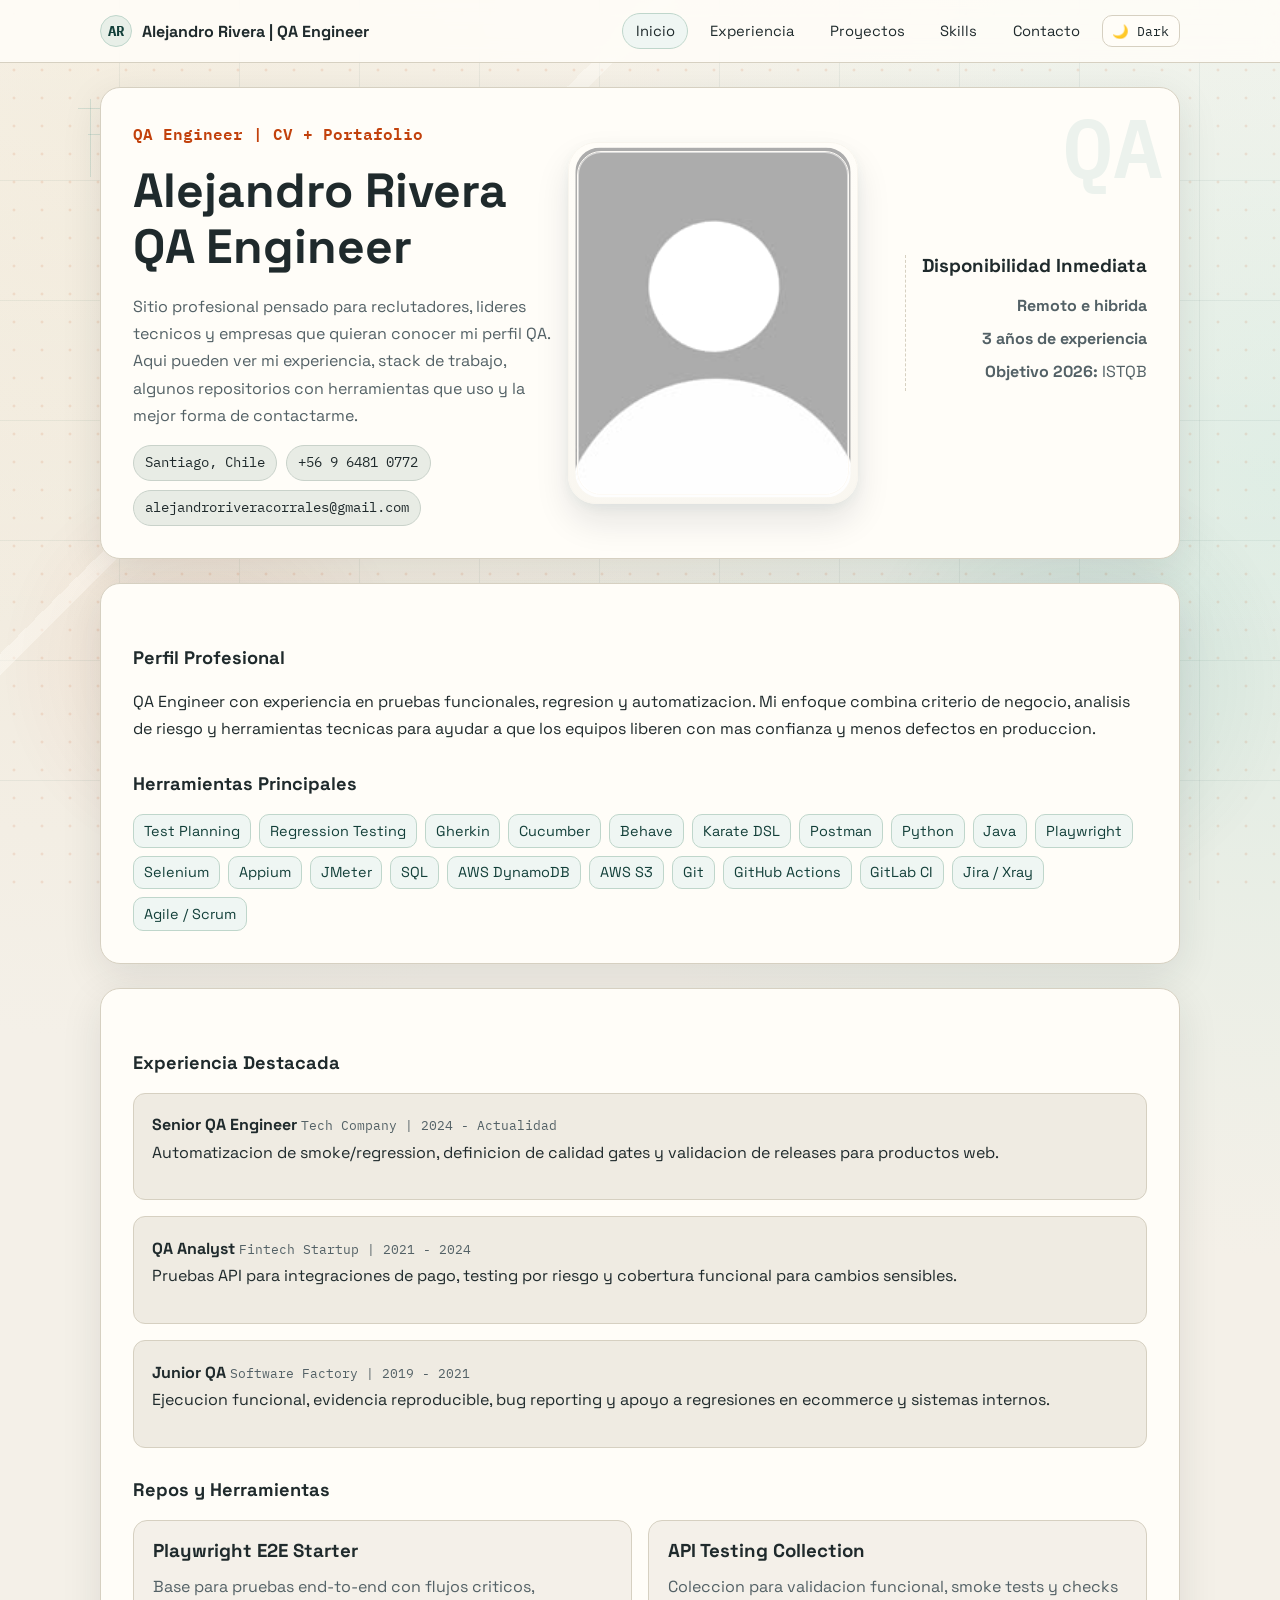
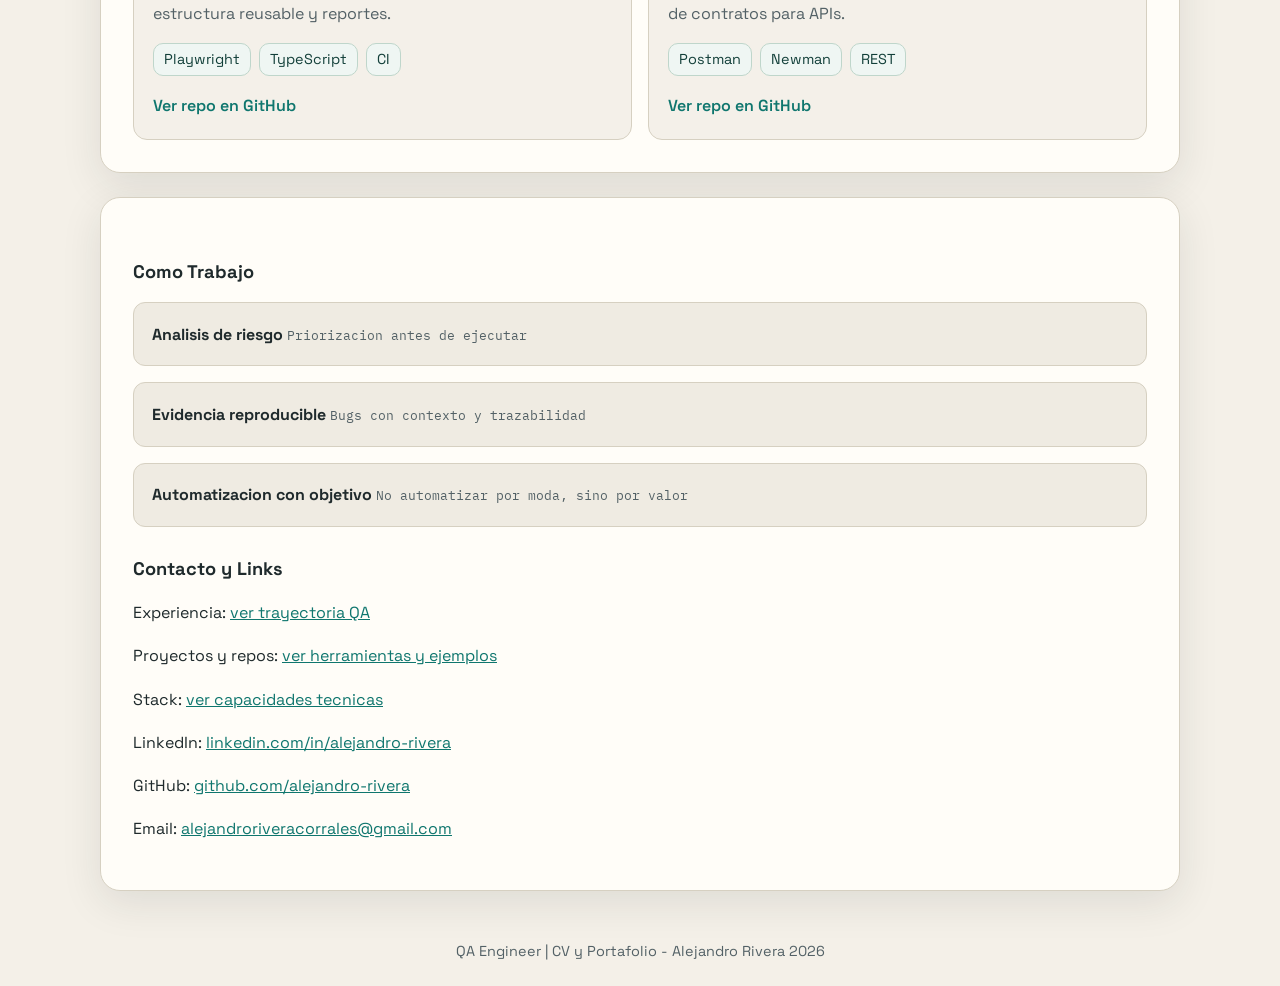
==== commit e3e526bb: "actualizar imagen" ====
--- a/index.html
+++ b/index.html
@@ -44,7 +44,7 @@
         </div>
       </div>
       <figure class="hero-photo">
-        <img src="assets/img/image.png" alt="Foto de Alejandro Rivera" width="260" height="325" />
+        <img src="assets/img/image.jpg" alt="Foto de Alejandro Rivera" width="260" height="325" />
       </figure>
       <aside class="status">
         <h3>Disponibilidad Inmediata</h3>
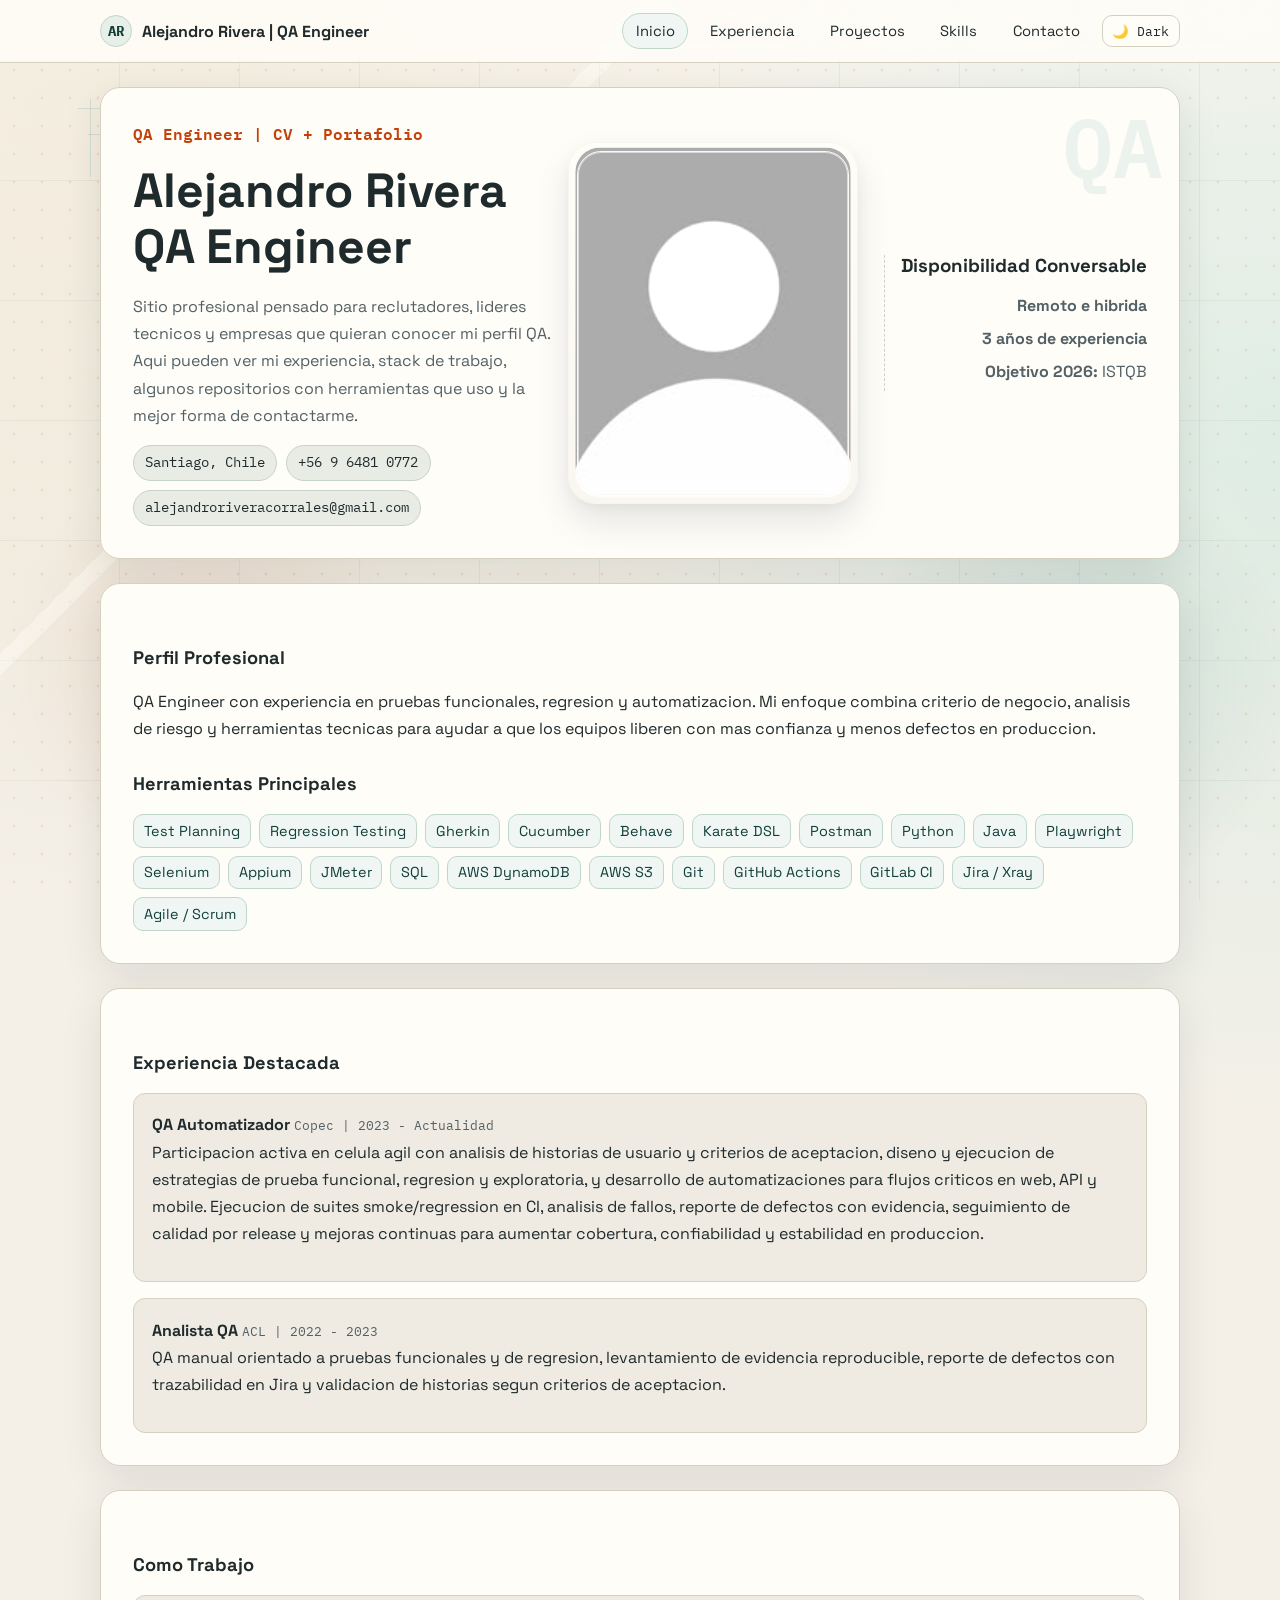
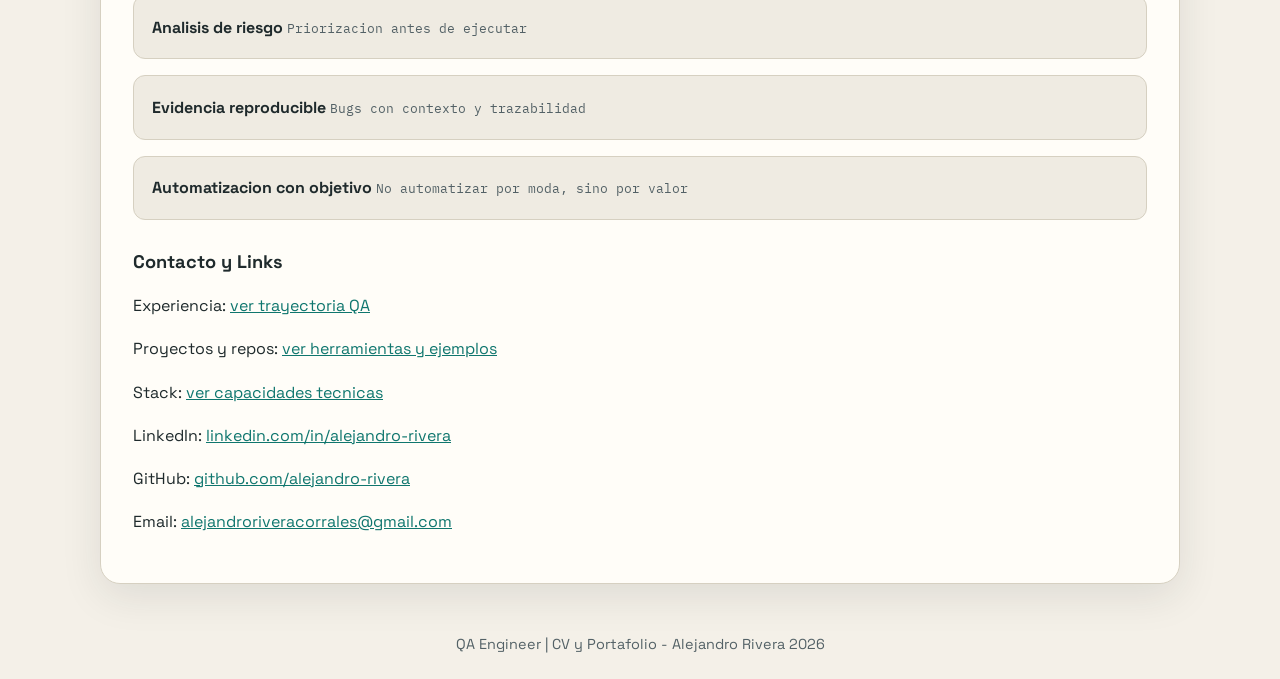
==== commit 816c7bc2: "actualizacion de repos" ====
--- a/index.html
+++ b/index.html
@@ -47,7 +47,7 @@
         <img src="assets/img/image.jpg" alt="Foto de Alejandro Rivera" width="260" height="325" />
       </figure>
       <aside class="status">
-        <h3>Disponibilidad Inmediata</h3>
+        <h3>Disponibilidad Conversable</h3>
         <p><strong>Remoto e hibrida</strong></p>
         <p><strong>3 años de experiencia</strong></p>
         <p><strong>Objetivo 2026:</strong> ISTQB</p>
@@ -96,46 +96,25 @@
         <h2 class="section-title">Experiencia Destacada</h2>
         <ul class="list">
           <li class="timeline-item">
-            <strong>Senior QA Engineer</strong>
-            <small>Tech Company | 2024 - Actualidad</small>
-            <p>Automatizacion de smoke/regression, definicion de calidad gates y validacion de releases para productos web.</p>
+            <strong>QA Automatizador</strong>
+            <small>Copec | 2023 - Actualidad</small>
+            <p>
+              Participacion activa en celula agil con analisis de historias de usuario y criterios de aceptacion,
+              diseno y ejecucion de estrategias de prueba funcional, regresion y exploratoria, y desarrollo de
+              automatizaciones para flujos criticos en web, API y mobile. Ejecucion de suites smoke/regression en CI,
+              analisis de fallos, reporte de defectos con evidencia, seguimiento de calidad por release y mejoras
+              continuas para aumentar cobertura, confiabilidad y estabilidad en produccion.
+            </p>
           </li>
           <li class="timeline-item">
-            <strong>QA Analyst</strong>
-            <small>Fintech Startup | 2021 - 2024</small>
-            <p>Pruebas API para integraciones de pago, testing por riesgo y cobertura funcional para cambios sensibles.</p>
-          </li>
-          <li class="timeline-item">
-            <strong>Junior QA</strong>
-            <small>Software Factory | 2019 - 2021</small>
-            <p>Ejecucion funcional, evidencia reproducible, bug reporting y apoyo a regresiones en ecommerce y sistemas internos.</p>
+            <strong>Analista QA</strong>
+            <small>ACL | 2022 - 2023</small>
+            <p>
+              QA manual orientado a pruebas funcionales y de regresion, levantamiento de evidencia reproducible,
+              reporte de defectos con trazabilidad en Jira y validacion de historias segun criterios de aceptacion.
+            </p>
           </li>
         </ul>
-      </article>
-      <article>
-        <h2 class="section-title">Repos y Herramientas</h2>
-        <div class="repo-grid">
-          <article class="repo-card">
-            <h3>Playwright E2E Starter</h3>
-            <p>Base para pruebas end-to-end con flujos criticos, estructura reusable y reportes.</p>
-            <div class="repo-meta">
-              <span class="skill">Playwright</span>
-              <span class="skill">TypeScript</span>
-              <span class="skill">CI</span>
-            </div>
-            <a class="repo-link" href="https://github.com/alejandro-rivera" target="_blank" rel="noreferrer">Ver repo en GitHub</a>
-          </article>
-          <article class="repo-card">
-            <h3>API Testing Collection</h3>
-            <p>Coleccion para validacion funcional, smoke tests y checks de contratos para APIs.</p>
-            <div class="repo-meta">
-              <span class="skill">Postman</span>
-              <span class="skill">Newman</span>
-              <span class="skill">REST</span>
-            </div>
-            <a class="repo-link" href="https://github.com/alejandro-rivera" target="_blank" rel="noreferrer">Ver repo en GitHub</a>
-          </article>
-        </div>
       </article>
     </section>
 
